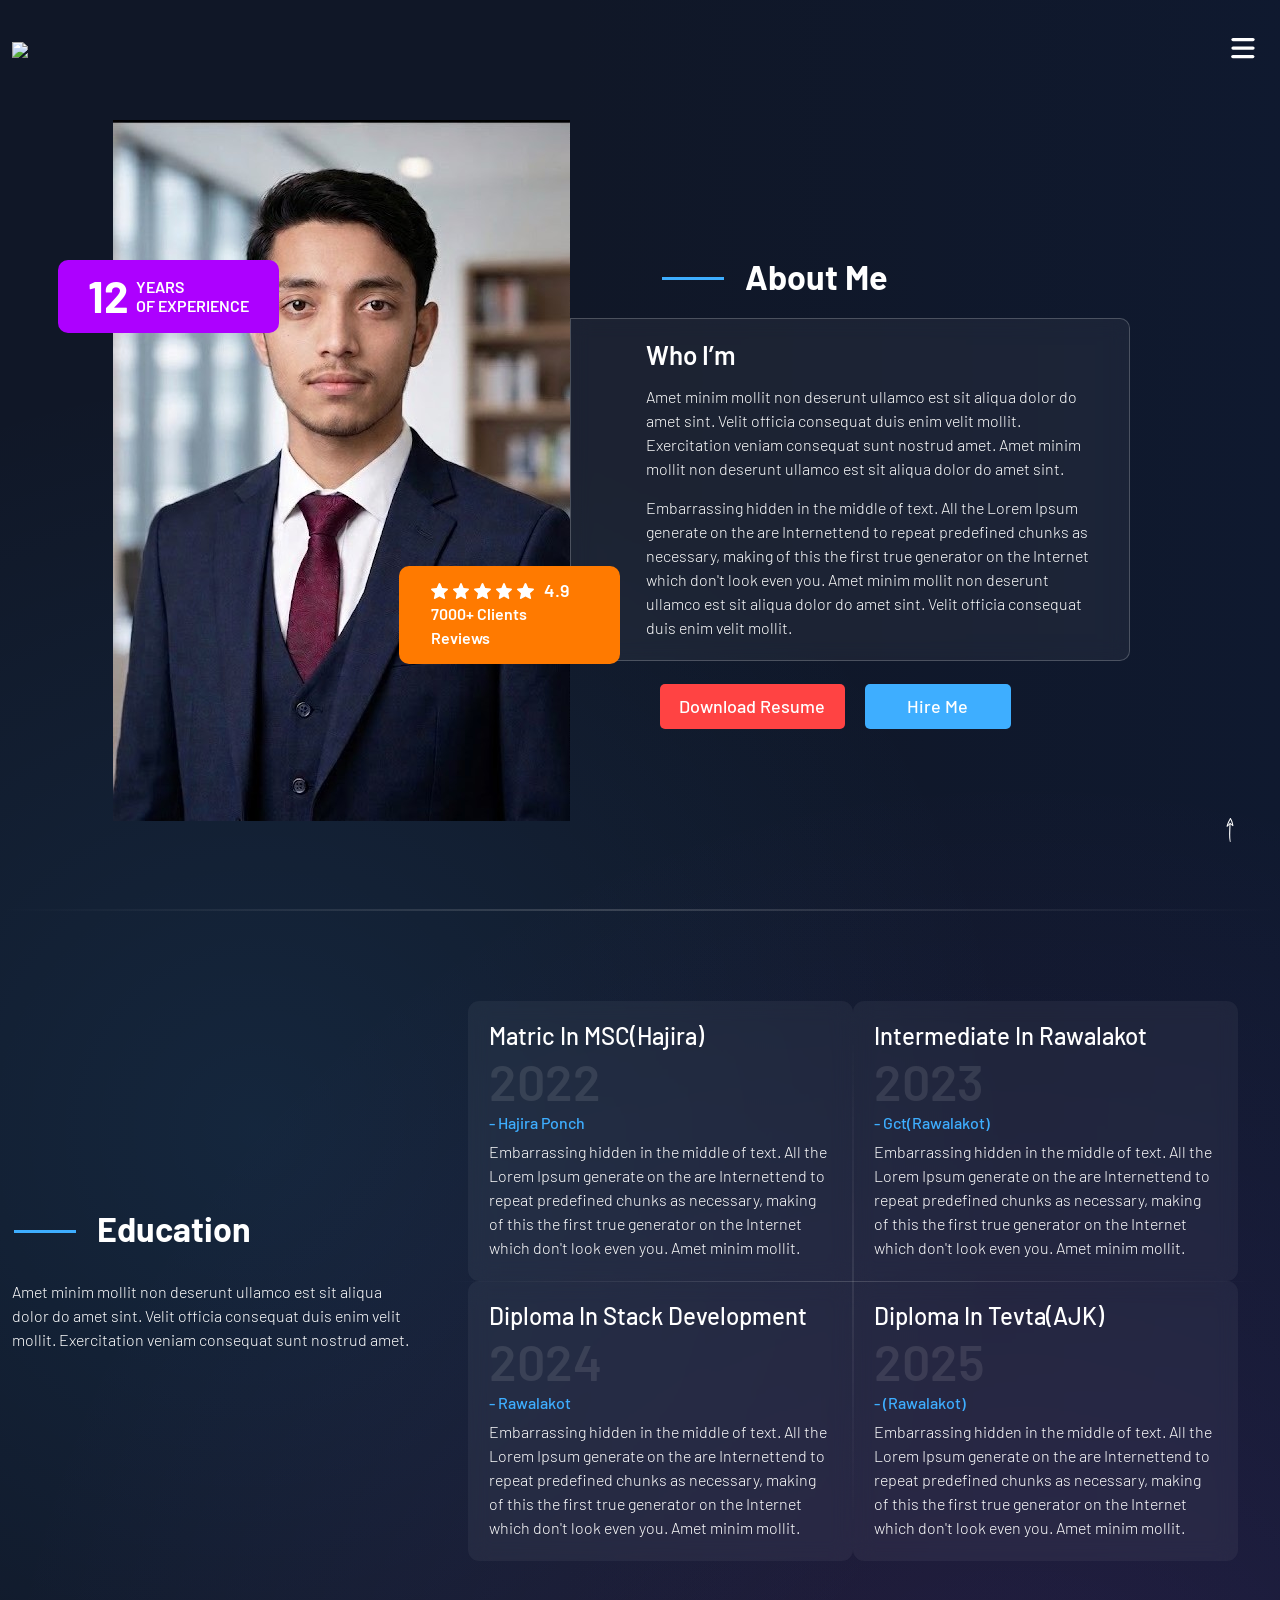
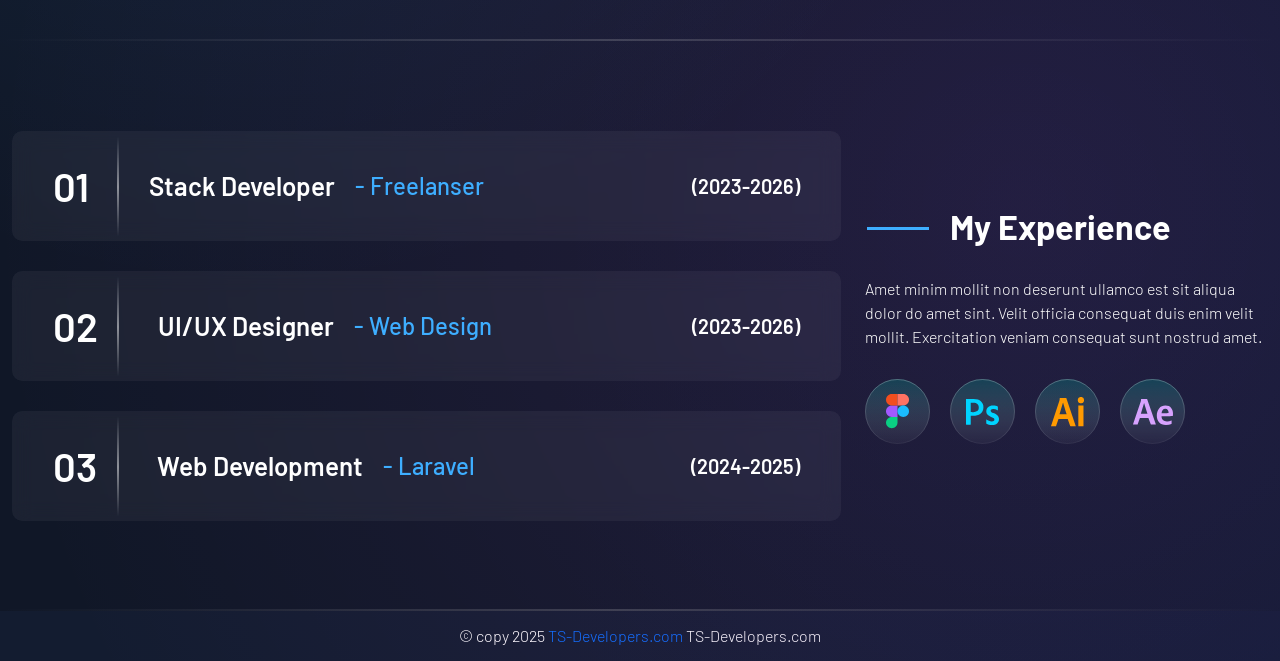
==== about.html @ 03a88210 "Initial commit: Complete portfolio website" ====
<!DOCTYPE html>
<html lang="en">
  <!-- Begin Head -->
  <head>
    <!--=== Required meta tags ===-->
    <meta charset="utf-8" />
    <meta name="viewport" content="width=device-width, initial-scale=1, shrink-to-fit=no" />
    <!--=== custom css ===-->
    <link rel="stylesheet" href="assets/css/bootstrap.min.css" />
    <link rel="stylesheet" href="assets/css/swiper-bundle.css" />
    <link rel="shortcut icon" type="image/ico" href="https://ts-developers.com/img/icon/logo.png" />
    <link rel="stylesheet" href="assets/css/style.css" />
    <link rel="stylesheet" href="assets/css/responsive.css" />
    <!--=== custom css ===-->
    <title>Portfolio Responsive HTML Template</title>
  </head>
  <body>
    <div class="cv_main_wrapper">
      <!-- Loader Start -->
       <!-- Loader Start -->
     <div class="loader">
    <div class="spinner"></div>
</div>
      <!-- Loader End -->
      <!-- Bottom To Top Start -->
      <div class="cv_top_icon">
        <a id="button">
          <img src="assets/images/gototop.svg" class="img-fluid">
        </a>
      </div>
      <!-- Bottom To Top End -->
      <!-- Header Section Start -->
      <div class="cv_header_wrapper">
        <div class="cv_container container-fluid">
          <div class="row">
            <div class="col-12">
              <div class="cv_navbar">
                <div class="cv_logo">
                  <a href="#">
                    <img src="https://ts-developers.com/img/icon/logo.png" class="img-fluid">
                  </a>
                </div>
                <a href="javascript:void(0);" class="cv_toggle_btn">
                  <svg class="ham hamRotate ham7" viewBox="0 0 100 100">
                    <path class="line top" d="m 70,33 h -40 c 0,0 -6,1.368796 -6,8.5 0,7.131204 6,8.5013 6,8.5013 l 20,-0.0013">
                    </path>
                    <path class="line middle" d="m 70,50 h -40">
                    </path>
                    <path class="line bottom" d="m 69.575405,67.073826 h -40 c -5.592752,0 -6.873604,-9.348582 1.371031,-9.348582 8.244634,0 19.053564,21.797129 19.053564,12.274756 l 0,-40">
                    </path>
                  </svg>
                </a>
              </div>
            </div>
          </div>
        </div>
      </div>
      <!-- Navbar Start -->
      <div class="cv_header_menu">
        <div class="container-fluid">
          <div class="row">
            <div class="col-12">
              <div class="cv_menus_wrapper">
                <ul class="cv_menus">
                  <li>
                    <a href="index.html">Home</a>
                  </li>
                  <li>
                    <a class="active" href="about.html">About</a>
                  </li>
                  <li>
                    <a href="portfolio.html">My Work</a>
                  </li>
                  <li>
                    <a href="strength.html">Strength</a>
                  </li>
                  <li>
                    <a href="contact.html">Contact</a>
                  </li>
                </ul>
                <div class="cv_header_social">
                  <h4>Follow Me</h4>
                  <ul>
                    <li>
                      <a href="javascript:void(0);">
                        <img src="assets/images/fb.svg">
                      </a>
                    </li>
                    <li>
                      <a href="javascript:void(0);">
                        <img src="assets/images/in.svg">
                      </a>
                    </li>
                    <li>
                      <a href="javascript:void(0);">
                        <img src="assets/images/tw.svg">
                      </a>
                    </li>
                    <li>
                      <a href="javascript:void(0);">
                        <img src="assets/images/pi.svg">
                      </a>
                    </li>
                  </ul>
                </div>
              </div>
            </div>
          </div>
        </div>
      </div>
      <!-- Navbar Start -->
      <!-- About Section Start -->
      <div class="cv_about_wrapper">
        <div class="cv_container container-fluid  ">
          <div class="row">
            <div class="col-12">
              <div class="cv_about_content">
                <div class="cv_about_img">
                  <img src="assets/images/cv-pic.jpg" class="img-fluid">
                  <div class="cv_about_experience">
                    <div class="cv_about_exp">
                      <h2>12</h2>
                      <span>
                        <p>YEARS</p>
                        <p>OF EXPERIENCE</p>
                      </span>
                    </div>
                    <div class="cv_about_rating">
                      <span>
                        <img src="assets/images/rating.svg">
                        <h6>4.9</h6>
                      </span>
                      <p>7000+ Clients Reviews</p>
                    </div>
                  </div>
                </div>
                <div class="cv_about_info">
                  <h2>About Me</h2>
                  <div class="cv_about_box">
                    <h3>Who I’m</h3>
                    <p>Amet minim mollit non deserunt ullamco est sit aliqua dolor do amet sint. Velit officia consequat duis enim velit mollit. Exercitation veniam consequat sunt nostrud amet. Amet minim mollit non deserunt ullamco est sit aliqua dolor do amet sint.</p>
                    <p>Embarrassing hidden in the middle of text. All the Lorem Ipsum generate on the are Internettend to repeat predefined chunks as necessary, making of this the first true generator on the Internet which don't look even you. Amet minim mollit non deserunt ullamco est sit aliqua dolor do amet sint. Velit officia consequat duis enim velit mollit.</p>
                  </div>
                  <div class="cv_about_btn">
                    <a href="javascript:void(0);" class="cv_btn">Download Resume</a>
                    <a href="javascript:void(0);" class="cv_btn">Hire Me</a>
                  </div>
                </div>
              </div>
            </div>
          </div>
        </div>
      </div>
      <!-- About Section End -->
      <!-- Education Section Start -->
      <section class="cv_education_wrapper">
        <div class="cv_container container-fluid">
          <div class="row align-items-center">
            <div class="col-xl-4">
              <div class="cv_edu_heading">
                <h2>Education</h2>
                <p>Amet minim mollit non deserunt ullamco est sit aliqua dolor do amet sint. Velit officia consequat duis enim velit mollit. Exercitation veniam consequat sunt nostrud amet.</p>
              </div>
            </div>
            <div class="col-xl-8">
              <div class="cv_edu_info">
                <div class="cv_edu_box box-1">
                  <div class="cv_edu_title">
                    <h4>Matric in MSC(Hajira)</h4>
                    <h1>2022</h1>
                  </div>
                  <div class="cv_edu_detail">
                    <span>- Hajira Ponch</span>
                    <p>Embarrassing hidden in the middle of text. All the Lorem Ipsum generate on the are Internettend to repeat predefined chunks as necessary, making of this the first true generator on the Internet which don't look even you. Amet minim mollit.</p>
                  </div>
                </div>
                <div class="cv_edu_box box-2">
                  <div class="cv_edu_title">
                    <h4>intermediate in Rawalakot</h4>
                    <h1>2023</h1>
                  </div>
                  <div class="cv_edu_detail">
                    <span>- Gct(Rawalakot)</span>
                    <p>Embarrassing hidden in the middle of text. All the Lorem Ipsum generate on the are Internettend to repeat predefined chunks as necessary, making of this the first true generator on the Internet which don't look even you. Amet minim mollit.</p>
                  </div>
                </div>
                <div class="cv_edu_box box-3">
                  <div class="cv_edu_title">
                    <h4>Diploma In stack development</h4>
                    <h1>2024</h1>
                  </div>
                  <div class="cv_edu_detail">
                    <span>- Rawalakot</span>
                    <p>Embarrassing hidden in the middle of text. All the Lorem Ipsum generate on the are Internettend to repeat predefined chunks as necessary, making of this the first true generator on the Internet which don't look even you. Amet minim mollit.</p>
                  </div>
                </div>
                <div class="cv_edu_box box-4">
                  <div class="cv_edu_title">
                    <h4>Diploma in tevta(AJK)</h4>
                    <h1>2025</h1>
                  </div>
                  <div class="cv_edu_detail">
                    <span>- (Rawalakot)</span>
                    <p>Embarrassing hidden in the middle of text. All the Lorem Ipsum generate on the are Internettend to repeat predefined chunks as necessary, making of this the first true generator on the Internet which don't look even you. Amet minim mollit.</p>
                  </div>
                </div>
              </div>
            </div>
          </div>
        </div>
      </section>
      <!-- Education Section End -->
      <!-- Experience Section Start -->
      <section class="cv_experience_wrapper">
        <div class="cv_container container-fluid">
          <div class="row align-items-center">
            <div class="col-xl-8">
              <div class="cv_exp_box">
                <h2>01</h2>
                <div class="cv_exp_com">
                  <span>
                    <h3> Stack Developer</h3>
                    <h4>- Freelanser</h4>
                  </span>
                  <h5>(2023-2026)</h5>
                </div>
              </div>
              <div class="cv_exp_box">
                <h2>02</h2>
                <div class="cv_exp_com">
                  <span>
                    <h3> UI/UX Designer</h3>
                    <h4>- Web Design</h4>
                  </span>
                  <h5>(2023-2026)</h5>
                </div>
              </div>
              <div class="cv_exp_box">
                <h2>03</h2>
                <div class="cv_exp_com">
                  <span>
                    <h3> Web Development</h3>
                    <h4>- Laravel</h4>
                  </span>
                  <h5>(2024-2025)</h5>
                </div>
              </div>
            </div>
            <div class="col-xl-4">
              <div class="cv_exp_info">
                <div class="cv_exp_heading">
                  <h2>My Experience</h2>
                  <p>Amet minim mollit non deserunt ullamco est sit aliqua dolor do amet sint. Velit officia consequat duis enim velit mollit. Exercitation veniam consequat sunt nostrud amet.</p>
                  <ul>
                    <li>
                      <a href="javascript:void(0);">
                        <img src="assets/images/fig.svg">
                      </a>
                    </li>
                    <li>
                      <a href="javascript:void(0);">
                        <img src="assets/images/ps.svg">
                      </a>
                    </li>
                    <li>
                      <a href="javascript:void(0);">
                        <img src="assets/images/ai.svg">
                      </a>
                    </li>
                    <li>
                      <a href="javascript:void(0);">
                        <img src="assets/images/ae.svg">
                      </a>
                    </li>
                  </ul>
                </div>
              </div>
            </div>
          </div>
        </div>
      </section>
      <!-- Experience Section End -->
      <!-- Footer Section Start -->
      <div class="cv_footer_wrapper">
        <div class="container">
          <div class="row">
            <div class="col-12">
              <div class="cv_footer_text">
                <p>© copy 2025 <a href="https://ts-developers.com/terms/copyrights">TS-Developers.com </a>  <span id="copyYear"></span> <a href="https://ts-developers.com/" class="text-light">TS-Developers.com</a></p>
              </div>
            </div>
          </div>
        </div>
      </div>
      <!-- Footer Section End -->
    </div>
    <!--=== Optional JavaScript ===-->
    <script src="assets/js/jquery.min.js"></script>
    <script src="assets/js/bootstrap.min.js"></script>
    <script src="assets/js/swiper-bundle.min.js"></script>
    <script src="assets/js/SmoothScroll.min.js"></script>
    <script src="assets/js/isotope.pkgd.min.js"></script>
    <script src="assets/js/jquery.appear.js"></script>
    <script src="assets/js/jquery.countTo.js"></script>
    <script src="assets/js/ityped.min.js"></script>
    <script src="assets/js/custom.js"></script>
    <!--=== Optional JavaScript ===-->
  </body>
</html>
---- assets/css/style.css ----
/*
[Master Stylesheet] 
Project: Resume Html
-------------------------------------------------------------------*/
/********************************************************
    body start
 *******************************************************/
@import url('https://fonts.googleapis.com/css2?family=Barlow:wght@300;400;500;600;700;800;900&display=swap');

:root {
    --cv-primary-color:#3EAEFF;
    --cv-secoundry-color: #D252FF;
    --cv-white-color: #ffffff;
    --cv-black-color: #000707;
    --cv-transition: all 0.3s;
    --cv-box-shadow: 0 0 20px 0 rgba(62, 28, 131, 0.1);
}

html {
  scroll-behavior: smooth;
}

*,*:before,*:after{
    box-sizing: border-box;
    -webkit-box-sizing: border-box;
    -moz-box-sizing: border-box;
}

body {
    margin: 0;
    padding: 0;
    box-sizing: border-box;
    -webkit-font-smoothing: antialiased;
    font-family: 'Barlow', sans-serif;
    font-size: 16px;
    font-weight: 300;
    color: var(--cv-white-color);
    position: relative;
}

*::-webkit-scrollbar-track
{
    -webkit-box-shadow: inset 0 0 6px rgba(0,0,0,0.3);
    background-color: #F5F5F5;
    border-radius: 10px;
}

*::-webkit-scrollbar
{
    width: 4px;
    background-color: #F5F5F5;
}

*::-webkit-scrollbar-thumb
{
    border-radius: 1rem;
    background: var(--cv-primary-color);
    min-height: 150px;
}

a, a:hover, a:focus, button, button:hover, button:focus{	
	text-decoration: none;
	-webkit-transition: var(--cv-transition);
    -moz-transition: var(--cv-transition);
    -ms-transition: var(--cv-transition);
    -o-transition: var(--cv-transition);
    transition: var(--cv-transition);
}
h1, h2, h3, h4, h5, h6{	
	-webkit-transition: var(--cv-transition);
    -moz-transition: var(--cv-transition);
    -ms-transition: var(--cv-transition);
    -o-transition: var(--cv-transition);
    transition: var(--cv-transition);
	margin:0;
	padding:0;	
	word-break: break-word;
    text-transform: capitalize;
}

h2{
    font-size: 34px;
    font-weight: 700;
}

h3{
    font-size: 26px;
    font-weight: 600;
}

h4{
    font-size: 24px;
    font-weight: 500;
}

h5{
    font-size: 20px;
    font-weight: 600;
}

input, textarea, select, button, label, svg, svg path, svg rect, svg polygon, img, a, :after, :before, :hover, :focus{
	outline: none !important;
	box-shadow:none;
    border: none;
}

input::-webkit-outer-spin-button,
input::-webkit-inner-spin-button {
  -webkit-appearance: none;
  margin: 0;
}

input[type=number] {
  -moz-appearance: textfield;
}

ul{
	padding:0;
	margin:0;
	list-style-type: none;
}
p {
  margin: 0px;
  word-break: break-word;
}

.cv_main_wrapper {
    width: 100%;
    height: 100%;
    position: relative;
    background-image: linear-gradient(90deg, #131c30 6%, #101b34 100%);
    background-image: linear-gradient(90deg, #101727 44.35%, #0F192F 100.68%);
    background-repeat: no-repeat;
    background-size: cover;
}

section{
    padding: 90px 0;
}

.row{
    row-gap: 24px;
}

.cv_bottom_btn a{
    margin: 15px auto 0;
}


/********************************************************
    Go to Top Style
 *******************************************************/

.cv_top_icon a {
    display: flex;
    background-color: var(--cv-primary-color);
    width: 60px;
    height: 60px;
    justify-content: center;
    align-items: center;
    border-radius: 50px;
    position: fixed;
    bottom: 20px;
    right: 20px;
    transition: var(--cv-transition)  opacity 0;
    visibility: hidden;
    z-index: 1000;
    cursor: pointer;
    animation: border-transform 4s linear infinite alternate forwards;
}

@keyframes border-transform {
  0%{
    border-radius: 63% 37% 54% 46%/55% 48% 52% 45%;
    transform: translateY(0px);
  }
  14% {
    border-radius: 40% 60% 54% 46%/49% 60% 40% 51%;
  }
  28% {
    border-radius: 54% 46% 38% 62%/49% 70% 30% 51%;
  }
  42% {
    border-radius: 61% 39% 55% 45%/61% 38% 62% 39%;
  }
  56% {
    border-radius: 61% 39% 67% 33%/70% 50% 50% 30%;
  }
  70% {
    border-radius: 50% 50% 34% 66%/56% 68% 32% 44%;
  }
  84% {
    border-radius: 46% 54% 50% 50%/35% 61% 39% 65%;
  }
  100% {
    border-radius: 63% 37% 54% 46%/55% 48% 52% 45%;
    transform: translateY(-20px);
  }
}

.cv_top_icon a:active {
  background-color: var(--cv-black-color);
}
.cv_top_icon a.show {
  opacity: 1;
  visibility: visible;
}

/********************************************************
    Loader Style
 *******************************************************/
.loader {
    position: fixed;
    top: 0;
    left: 0;
    right: 0;
    bottom: 0;
    background: #010101;
    z-index: 999999;
    display: flex;
    justify-content: center;
    align-items: center;
}

/* Spinner Design */

.spinner {
    width: 70px;
    height: 70px;
    border: 6px solid #2c2c2c;
    border-top: 6px solid #00bfff;
    border-radius: 50%;
    animation: spin 1s linear infinite;
}

/* Animation */

@keyframes spin {
    0% {
        transform: rotate(0deg);
    }
    100% {
        transform: rotate(360deg);
    }
}

/********************************************************
    Button Style
 *******************************************************/

.cv_btn {
    position: relative;
    background-color: var(--cv-primary-color);
    color: var(--cv-white-color);
    font-size: 18px;
    font-weight: 500;
    padding: 0 10px;
    min-height: 45px;
    min-width: 146px;
    width: fit-content;
    display: flex;
    justify-content: center;
    align-items: center;
    border-radius: 5px;
    border: 1px solid transparent;
}

.cv_btn:hover {
    color: var(--cv-primary-color);
    background-color: transparent;
    letter-spacing: .5px;
    border: 1px solid var(--cv-primary-color);
}

/********************************************************
    Header Section Style
 *******************************************************/

.cv_header_wrapper {
    position: absolute;
    top: 0;
    left: 0;
    width: 100%;
    padding: 23px 0;
    z-index: 101;
}

.cv_navbar {
    display: flex;
    align-items: center;
    justify-content: space-between;
}
/********************************************************
    Navbar Section Style
 *******************************************************/
.cv_header_menu {
    position: fixed;
    z-index: 100;
    width: 100%;
    height: 100%;
    left: 0;
    top: 0;
    opacity: 0;
    visibility: hidden;
    transition: all 0.4s ease;
    display: flex;
    align-items: flex-end;
    padding: 70px 90px 70px 165px;
    background: rgba(0, 0, 0, 0.8);
    transform: scale3d(0, 0, 0);
    backdrop-filter: blur(0);
    transform-origin: top right;

}

.menu-open .cv_header_menu{
    opacity: 1;
    visibility: visible;
    background-color: rgba(28, 28, 28, 0.80);
    backdrop-filter: blur(8.5px);
    transform: scale3d(1, 1, 1);
}

.cv_menus_wrapper {
    display: flex;
    justify-content: space-between;
    align-items: flex-end;
    gap: 30px 60px;
}

.cv_menus_wrapper .cv_menus li{
    margin-bottom: 5px;
}

.cv_menus_wrapper .cv_menus li:last-child{
    margin-bottom: 0;
}


.cv_menus_wrapper .cv_menus li a {
    color: var(--cv-white-color);
    font-size: 62px;
    font-weight: 700;
    position: relative;
}

.cv_menus_wrapper .cv_menus li a::before {
    position: absolute;
    content: "";
    width: 56px;
    height: 4px;
    background-color: var(--cv-primary-color);
    top: 50%;
    left: -75px;
    opacity: 0;
    visibility: hidden;
    transition: var(--cv-transition);
}

.cv_menus_wrapper .cv_menus li a:hover, .cv_menus_wrapper .cv_menus li a.active{
    color: var(--cv-primary-color);
}

.cv_menus_wrapper .cv_menus li a:hover::before, .cv_menus_wrapper .cv_menus li a.active::before{
    visibility: visible;
    opacity: 1;
}

.cv_header_social{
    position: relative;
    margin-bottom: 15px;
}

.cv_header_social::before {
    position: absolute;
    content: "";
    width: 3px;
    height: 166px;
    background: var(--cv-primary-color);
    left: -30px;
    top: -17px;
}

.cv_header_social ul {
    display: inline-flex;
    gap: 30px;
    margin-top: 40px;
}

.cv_header_social ul li a img{
    transition: var(--cv-transition);
}

.cv_header_social ul li a:hover img {
    transform: rotate(360deg);
}

.ham {
    cursor: pointer;
    -webkit-tap-highlight-color: transparent;
    transition: transform 300ms;
    -moz-user-select: none;
    -webkit-user-select: none;
    -ms-user-select: none;
    user-select: none;
    width: 50px;
}

.menu-open .hamRotate{
    transform: rotate(45deg);
}

.line {
    fill: none;
    transition: stroke-dasharray 300ms, stroke-dashoffset 300ms;
    stroke: #fff;
    stroke-width: 6.5;
    stroke-linecap: round;
}

.ham7 .top {
    stroke-dasharray: 40 82;
}

.menu-open .ham7 .top {
    stroke-dasharray: 17 82;
    stroke-dashoffset: -62px;
}

.ham7 .middle {
    stroke-dasharray: 40 111;
}

.menu-open .ham7 .middle {
    stroke-dashoffset: 23px;
}

.ham7 .bottom {
    stroke-dasharray: 40 161;
}

.menu-open .ham7 .bottom {
    stroke-dashoffset: -83px;
}

/********************************************************
    Footer Section Style
*******************************************************/

.cv_footer_wrapper {
    background: linear-gradient(90deg, #131C30 44.35%, #101B34 100.68%);
    padding: 13px 0;
}

.cv_footer_text{
    text-align: center;
}

/* ---------------------------------------------
                                    1. Home Page
                                    --------------------------------------------- */

/********************************************************
    Banner Section Style
*******************************************************/

.cv_banner_wrapper {
    background-image: url(https://via.placeholder.com/1920x950);
    background-repeat: no-repeat;
    background-position: center;
    background-size: cover;
    width: 100%;
    height: 100%;
    position: relative;
    padding-top: 139px;
    overflow: hidden;
}

.cv_banner_wrapper::before {
    content: "";
    position: absolute;
    background-image: url(https://via.placeholder.com/1920x950);
    background-repeat: no-repeat;
    background-size: cover;
    width: 100%;
    height: 100%;
    top: 0;
    left: 0;
    animation: cv_ud 2.5s infinite alternate;
    background-position: center;
}

@keyframes cv_ud {
    0% {
        transform: translate(0)
    }

    to {
        transform: translateY(-10px)
    }
}


.cv_banner_img, .cv_banner_img img, .cv_banner_text, .cv_banner_box{
    position: relative;
}

.cv_banner_img {
    position: relative;
    text-align: center;
}

.cv_banner_img::before {
    max-width: 660px;
    max-height: 696px;
    border-radius: 125px;
    background-color: #18c6da;
    content: "";
    position: absolute;
    width: 100%;
    height: 100%;
    left: 0;
    top: 55px;
    margin: auto;
}

.cv_banner_img .bnr-boy{
    z-index: 1;
}

.cv_banner_img .bnr-line {
    position: absolute;
    right: -80px;
    top: -140px;
    animation: cv_ud 2.5s infinite alternate;
}

.cv_banner_img .bnr-star {
    position: absolute;
    left: -35px;
    bottom: 110px;
    animation: cv_ud 2.5s infinite alternate;
}

.cv_banner_img .bnr-sqr {
    position: absolute;
    left: 150px;
    top: 255px;
    animation: cv_ud 2.5s infinite alternate;
}

.cv_banner_text {
    margin-top: 75px;
}

.cv_banner_text h5 {
    display: inline-block;
    background-color: var(--cv-secoundry-color);
    border-radius: 51px;
    padding: 8px 25px;
    margin-bottom: 18px;
}

.cv_banner_text h1 {
    font-size: 70px;
    font-weight: 700;
    line-height: 1.1;
    min-height: 77px;
}

.cv_banner_text h1 span img {
    transform-origin: 70% 70%;
    animation: wave-animation 2.5s infinite;
    max-width: 20%;
}

@keyframes wave-animation {
    0% { transform: rotate( 0.0deg) }
   10% { transform: rotate(14.0deg) }
   20% { transform: rotate(-8.0deg) }
   30% { transform: rotate(14.0deg) }
   40% { transform: rotate(-4.0deg) }
   50% { transform: rotate(10.0deg) }
   60% { transform: rotate( 0.0deg) }  
  100% { transform: rotate( 0.0deg) }
}

.cv_banner_text .cv_profile_name{
    color: #2EE3B8;
}

.cv_banner_text a {
    margin: 25px 0 40px;
    position: relative;
}

.cv_banner_text a:hover ::before{
    opacity: 1;
    visibility: visible;
}

.cv_banner_box {
    border-radius: 10px;
    background-color: rgb(255 255 255 / 9%);
    border: 1px solid rgb(255 255 255 / 9%);
    padding: 30px;
    backdrop-filter: blur(6px);
}

.cv_banner_box p {
    margin-top: 10px;
}

/* ---------------------------------------------
                                    2. About Page
                                    --------------------------------------------- */

/********************************************************
    About Section Style
*******************************************************/

.cv_about_wrapper {
    padding: 120px 0 90px;
    background-image: url(https://via.placeholder.com/1920x734);
    background-repeat: no-repeat;
    background-position: center;
    background-size: cover;
    position: relative;
    overflow: hidden;
}

.cv_about_wrapper::before {
    content: "";
    position: absolute;
    background-image: url(https://via.placeholder.com/1842x589);
    background-repeat: no-repeat;
    background-size: auto;
    width: 100%;
    height: 100%;
    top: 125px;
    left: 50px;
    animation: cv_ud 2.5s infinite alternate; 
}

.cv_about_wrapper::after {
    content: "";
    position: absolute;
    max-width: 1459px;
    height: 2px;
    background-image: linear-gradient(90deg, rgba(217,217,217,0) 0%, rgba(217,217,217,0.9999999999999999) 48%, rgba(217,217,217,0) 100%);
    width: 100%;
    bottom: 0;
    opacity: 0.200;
    left: 50%;
    transform: translateX(-50%);
}

.cv_about_content {
    max-width: 1430px;
    margin: auto;
    display: flex;
    align-items: center;
    position: relative;
}

.cv_about_img{
    position: relative;
}

.cv_about_img .cv_about_exp {
    position: absolute;
    border-radius: 10px;
    background-color: #ad00ff;
    display: flex;
    padding: 10px 30px;
    align-items: center;
    max-width: 221px;
    gap: 7px;
    top: 140px;
    left: -55px;
}

.cv_about_img .cv_about_rating {
    position: absolute;
    border-radius: 10px;
    background-color: #FF7A00;
    padding: 14px 32px;
    max-width: 221px;
    right: -50px;
    bottom: 157px;
    z-index: 1;
}

.cv_about_img .cv_about_rating span {
    display: flex;
    align-items: center;
    gap: 10px;
    line-height: normal;
}

.cv_about_img .cv_about_rating span h6 {
    font-size: 18px;
    font-weight: 600;
}

.cv_about_img .cv_about_rating p {
    font-size: 16px;
    font-weight: 600;
}

.cv_about_img .cv_about_exp h2{
    font-size: 44px;
    word-break: keep-all;
}

.cv_about_img .cv_about_exp p {
    font-weight: 600;
    line-height: 1.2;
}

.cv_about_info{
    max-width: 934px;
    margin-top: 45px;
}

.cv_about_box {
    border-radius: 0 10px 10px 0;
    background-color: rgb(255 255 255 / 9%);
    border: 1px solid rgb(255 255 255 / 21%);
    backdrop-filter: blur(6px);
    padding: 40px 90px;
    margin: 20px 0 23px;
}

.cv_about_box p{
    margin-top: 15px;
}

.cv_about_info h2{
    margin-left: 175px;
    position: relative;
    display: inline-block;
}

.cv_about_info h2::before {
    position: absolute;
    content: "";
    width: 62px;
    height: 3px;
    background-color: var(--cv-primary-color);
    top: 50%;
    left: -83px;
}

.cv_about_info .cv_about_btn {
    display: flex;
    gap: 20px;
    padding-left: 90px;
}

.cv_about_info .cv_about_btn a:first-child{
    min-width: 185px;
    background-color: #FF4343;
}

.cv_about_info .cv_about_btn a:first-child:hover{
    background-color: transparent;
    color: #FF4343;
    border: 1px solid #FF4343;
}

/********************************************************
    Education Section Style
*******************************************************/

.cv_education_wrapper{
    position: relative;
    padding-bottom: 80px;
}

.cv_education_wrapper::after {
    content: "";
    position: absolute;
    max-width: 1459px;
    height: 2px;
    background-image: linear-gradient(90deg, rgba(217,217,217,0) 0%, rgba(217,217,217,0.9999999999999999) 48%, rgba(217,217,217,0) 100%);
    width: 100%;
    bottom: 0;
    opacity: 0.200;
    left: 50%;
    transform: translateX(-50%);
}

.cv_edu_heading h2 {
    margin-left: 85px;
    position: relative;
    display: inline-block;
}

.cv_edu_heading h2::before {
    position: absolute;
    content: "";
    width: 62px;
    height: 3px;
    background-color: var(--cv-primary-color);
    top: 50%;
    left: -83px;
}

.cv_edu_heading p {
    margin-top: 30px;
    max-width: 405px;
}

.cv_edu_info {
    display: flex;
    align-items: center;
    justify-content: center;
    flex-wrap: wrap;
    position: relative;
}

.cv_edu_info::before {
    content: "";
    position: absolute;
    max-width: 991px;
    height: 1px;
    background-image: linear-gradient(90deg, rgba(217, 217, 217, 0.00) 0%, #D9D9D9 48.44%, rgba(217, 217, 217, 0.00) 100%);
    width: 100%;
    top: 50%;
    opacity: 0.200;
    left: 50%;
    transform: translateX(-50%);
    z-index: 1;
}

.cv_edu_info::after {
    content: "";
    position: absolute;
    max-width: 478px;
    height: 1px;
    background-image: linear-gradient(90deg, rgba(217, 217, 217, 0.00) 0%, #D9D9D9 48.44%, rgba(217, 217, 217, 0.00) 100%);
    width: 100%;
    top: 50%;
    opacity: 0.200;
    left: 50%;
    transform: translateX(-50%) rotate(90deg);
    z-index: 1;
}

.cv_edu_box {
    max-width: 480px;
    background: transparent;
    border: 1px solid transparent;
    backdrop-filter: blur(3.5px);
    padding: 5px 35px 45px;
    transition: all 0.5s;
    cursor: pointer; 
    position: relative;
    overflow: hidden;  
}

.cv_edu_box.box-1 {
    border-radius: 11px 11px 0 11px;
}

.cv_edu_box.box-2{
    border-radius: 11px 11px 11px 0;
}

.cv_edu_box.box-3{
    border-radius: 11px 0 11px 11px;
}

.cv_edu_box.box-4{
    border-radius: 0 11px 11px 11px;
}

.cv_edu_box:hover{
    border: 1px solid rgba(255, 255, 255, 10%);
}

.cv_edu_box::before {
    background: linear-gradient(180deg, rgba(62, 174, 255, 0.19) 0%, rgba(62, 174, 255, 0.03) 95.42%);
    content: "";
    width: 100%;
    position: absolute;
    height: 100%;
    left: 0;
    top: 0;
    z-index: -1;
    transform: scale(0);
    transition: all 0.5s;
    transform-origin: top left;
}

.cv_edu_box:hover::before{
    transform: scale(1.0);
}

.cv_edu_title {
    display: flex;
    align-items: baseline;
    justify-content: space-between;
    flex-wrap: wrap;
    gap: 0 20px;
}

.cv_edu_title h1 {
    color: rgb(255 255 255 / 10%);
    font-size: 50px;
    font-weight: 600;
}

.cv_edu_detail span{
    color: var(--cv-primary-color);
    font-size: 16px;
    font-weight: 500;
}

.cv_edu_detail p{
    margin-top: 5px;
}

/********************************************************
    Experience Section Style
*******************************************************/

.cv_experience_wrapper{
    background-image: url(https://via.placeholder.com/1920x594);
    background-repeat: no-repeat;
    background-position: center;
    background-size: cover;
    position: relative;
    overflow: hidden;
}

.cv_experience_wrapper::before {
    content: "";
    position: absolute;
    background-image: url(https://via.placeholder.com/1920x546);
    background-repeat: no-repeat;
    background-size: auto;
    width: 100%;
    height: 100%;
    top: 30px;
    left: 0;
    animation: cv_ud 2.5s infinite alternate;
}

.cv_experience_wrapper::after {
    content: "";
    position: absolute;
    max-width: 1459px;
    height: 2px;
    background-image: linear-gradient(90deg, rgba(217,217,217,0) 0%, rgba(217,217,217,0.9999999999999999) 48%, rgba(217,217,217,0) 100%);
    width: 100%;
    bottom: 0;
    opacity: 0.200;
    left: 50%;
    transform: translateX(-50%);
}

.cv_exp_box {
    position: relative;
    display: flex;
    align-items: center;
    background: linear-gradient(180deg, rgba(255, 255, 255, 0.09) 0%, rgba(255, 255, 255, 0.03) 95.42%);
    border: 1px solid transparent;
    backdrop-filter: blur(3.5px);
    border-radius: 10px;
    padding: 30px 40px;
    margin-bottom: 30px;
    transition: all 0.5s;
    cursor: pointer;
    gap: 20px;
}

.cv_exp_box:last-child{
    margin-bottom: auto;
}

.cv_exp_box:hover{
    border: 1px solid rgba(255, 255, 255, 10%);
}

.cv_exp_box::before{
    background: linear-gradient(180deg, rgba(62, 174, 255, 0.19) 0%, rgba(62, 174, 255, 0.03) 95.42%);
    content: "";
    width: 100%;
    position: absolute;
    height: 100%;
    left: 0;
    top: 0;
    z-index: -1;
    transform: scale(0);
    transition: all 0.5s;
    transform-origin: top left;
}

.cv_exp_box:hover::before{
    transform: scale(1.0);
}

.cv_exp_box .cv_exp_com {
    display: flex;
    align-items: center;
    gap: 10px 20px;
    width: 100%;
    justify-content: space-between;
    flex-wrap: wrap;
}

.cv_exp_box .cv_exp_com span {
    display: flex;
    align-items: center;
    gap: 0 20px;
    flex-wrap: wrap;
}

.cv_exp_box h2 {
    font-size: 40px;
    font-weight: 600;
    padding-right: 40px;
    position: relative;
    word-break: keep-all;
}

.cv_exp_box h2::before {
    content: "";
    position: absolute;
    width: 100px;
    height: 1px;
    background: linear-gradient(90deg, rgba(255, 255, 255, 0.00) 0%, #FFF 50.52%, rgba(255, 255, 255, 0.00) 100%);
    z-index: 1;
    transform: rotate(90deg);
    top: 50%;
    left: 15px;
}

.cv_exp_box .cv_exp_com h4 {
    line-height: normal;
    color: var(--cv-primary-color);
}

.cv_exp_info {
    display: flex;
    justify-content: flex-end;
    position: relative;
}

.cv_exp_heading h2 {
    margin-left: 85px;
    position: relative;
    display: inline-block;
}

.cv_exp_heading h2::before {
    position: absolute;
    content: "";
    width: 62px;
    height: 3px;
    background-color: var(--cv-primary-color);
    top: 50%;
    left: -83px;
}

.cv_exp_heading p {
    margin-top: 30px;
    max-width: 405px;
}

.cv_exp_heading ul {
    display: inline-flex;
    gap: 15px 20px;
    margin-top: 30px;
    flex-wrap: wrap;
}

.cv_exp_heading ul li a img {
    transition: var(--cv-transition);
}

.cv_exp_heading ul li a:hover img {
    transform: rotate(360deg);
}

/* ---------------------------------------------
                                    3. Portfolio Page
                                    --------------------------------------------- */

/********************************************************
    Portfolio Section Style
*******************************************************/

.cv_portfolio_wrapper{
    position: relative;
    padding: 120px 0 90px;
    background-image: url(https://via.placeholder.com/1920x1038);
    background-repeat: no-repeat;
    background-position: center;
    background-size: cover;
    overflow: hidden;
}

.cv_portfolio_wrapper::after {
    content: "";
    position: absolute;
    max-width: 1459px;
    height: 2px;
    background-image: linear-gradient(90deg, rgba(217,217,217,0) 0%, rgba(217,217,217,0.9999999999999999) 48%, rgba(217,217,217,0) 100%);
    width: 100%;
    bottom: 0;
    opacity: 0.200;
    left: 50%;
    transform: translateX(-50%);
}

.cv_port_tab {
    display: flex;
    border-radius: 30px;
    border: 1px solid rgb(255 255 255 / 10%);
    max-width: 615px;
    margin: 0 auto 35px;
    justify-content: space-around;
    min-height: 50px;
    align-items: center;
}

.cv_port_tab li a {
    color: var(--cv-white-color);
    border-radius: 30px;
    background: transparent;
    padding: 10px 30px;
    min-height: 40px;
    min-width: 83px;
    display: flex;
    justify-content: center;
    align-items: center;
}

.cv_port_tab li a.active{
    background-color: var(--cv-primary-color);
}

.cv_tab_pane{
    display: none;
}

.cv_gallery_wrapper {
    display: flex;
    gap: 30px;
}

.cv_gallery_img {
    max-width: 100%;
    height: -webkit-fill-available;
    position: relative;
    overflow: hidden;
    border-radius: 10px;
    cursor: pointer;
}

.cv_gallery_item.item-1 {
    max-width: 665px;
    display: flex;
    gap: 30px;
    flex-wrap: wrap;
}

.cv_gallery_item.item-2 {
    display: flex;
    gap: 30px;
}

.cv_gallery_small {
    display: flex;
    gap: 30px;
    flex-wrap: wrap;
}

.cv_gallery_img.img-4 {
    min-width: 363px;
}

.cv_gallery_img .cv_gallery_hover {
    position: absolute;
    width: 100%;
    z-index: 1;
    bottom: 0;
    left: 0;
    background-image: linear-gradient(180deg, rgba(62,174,255,0) 0%, rgba(62,174,255,0.9999999999999999) 100%);
    padding: 15px 30px;
    min-height: 204px;
    display: flex;
    flex-direction: column;
    justify-content: end;
    transform: translateY(100%);
    transition: var(--cv-transition);
}

.cv_gallery_img img{
    object-fit: cover;
}

.cv_gallery_img:hover .cv_gallery_hover{
    transform: translateY(0)
}

.cv_gallery_img.img-1, .cv_gallery_img.img-2, .cv_gallery_img.img-5{
    max-height: 342px;
}

.cv_gallery_img.img-1 img, .cv_gallery_img.img-2 img, .cv_gallery_img.img-5 img{
    min-height: 342px;
}

.cv_gallery_img.img-3, .cv_gallery_img.img-6{
    max-height: 242px;
}

.cv_gallery_img.img-3 img, .cv_gallery_img.img-6 img{
    min-height: 242px;
}

/* ---------------------------------------------
                                    4. Portfolio Page
                                    --------------------------------------------- */

/********************************************************
    Do Section Style
*******************************************************/

.cv_do_wrapper{
    position: relative;
    padding: 120px 0 90px;
    background-image: url(https://via.placeholder.com/1920x743);
    background-repeat: no-repeat;
    background-position: center;
    background-size: cover;
    overflow: hidden;
}

.cv_do_wrapper::after{
    content: "";
    position: absolute;
    max-width: 1459px;
    height: 2px;
    background-image: linear-gradient(90deg, rgba(217,217,217,0) 0%, rgba(217,217,217,0.9999999999999999) 48%, rgba(217,217,217,0) 100%);
    width: 100%;
    bottom: 0;
    opacity: 0.200;
    left: 50%;
    transform: translateX(-50%);
}

.cv_do_heading h2 {
    margin-left: 85px;
    position: relative;
    display: inline-block;
}

.cv_do_heading h2::before {
    position: absolute;
    content: "";
    width: 62px;
    height: 3px;
    background-color: var(--cv-primary-color);
    top: 50%;
    left: -83px;
}

.cv_do_heading p {
    margin: 30px 0 20px;
    max-width: 405px;
}

.cv_do_box {
    position: relative;
    border-radius: 10px;
    background: linear-gradient(180deg, rgba(255, 255, 255, 0.14) 0%, rgba(255, 255, 255, 0.03) 95.42%);
    border: 1px solid transparent;
    backdrop-filter: blur(3.5px);
    padding: 30px 65px;
    transition: all 0.5s;
    cursor: pointer;
    text-align: center;
    overflow: hidden;
}

.cv_do_box:hover{
    border: 1px solid rgba(255, 255, 255, 10%);
}

.cv_do_box::before{
    background: linear-gradient(180deg, rgba(62, 174, 255, 0.19) 0%, rgba(62, 174, 255, 0.03) 95.42%);
    content: "";
    width: 100%;
    position: absolute;
    height: 100%;
    left: 0;
    top: 0;
    z-index: -1;
    transform: scale(0);
    transition: all 0.5s;
    transform-origin: top left;
}

.cv_do_box:hover::before{
    transform: scale(1.0);
}
.cv_do_text h4{
    margin-bottom: 15px;
}

/********************************************************
    Award Section Style
*******************************************************/

.cv_award_wrapper{
    position: relative;
    background-image: url(https://via.placeholder.com/1920x382);
    background-repeat: no-repeat;
    background-position: center;
    background-size: cover;
    overflow: hidden;
}

.cv_award_wrapper::before {
    content: "";
    position: absolute;
    background-image: url(https://via.placeholder.com/1835x340);
    background-repeat: no-repeat;
    background-size: auto;
    width: 100%;
    height: 100%;
    top: 0;
    left: 0;
    animation: cv_ud 2.5s infinite alternate;
    background-position: center;
}

.cv_award_wrapper::after{
    content: "";
    position: absolute;
    max-width: 1459px;
    height: 2px;
    background-image: linear-gradient(90deg, rgba(217,217,217,0) 0%, rgba(217,217,217,0.9999999999999999) 48%, rgba(217,217,217,0) 100%);
    width: 100%;
    bottom: 0;
    opacity: 0.200;
    left: 50%;
    transform: translateX(-50%);
}

.cv_award_box {
    text-align: center;
    backdrop-filter: blur(3.5px);
    max-width: 272px;
    margin: auto;
    padding: 25px;
    background-image: url(../images/counter_bg.png);
    background-size: contain;
    background-repeat: no-repeat;
    cursor: pointer;
}

.cv_award_icon img {
    transition: all 0.5s;
}

.cv_award_box:hover .cv_award_icon img{
    transform: rotate(360deg);
}

.cv_award_text h1 {
    color: var(--cv-primary-color);
    font-size: 50px;
    font-weight: 700;
}

/********************************************************
    Skill Section Style
*******************************************************/
.cv_skill_wrapper{
    position: relative;
    overflow: hidden;
}

.cv_skill_wrapper::after{
    content: "";
    position: absolute;
    max-width: 1459px;
    height: 2px;
    background-image: linear-gradient(90deg, rgba(217,217,217,0) 0%, rgba(217,217,217,0.9999999999999999) 48%, rgba(217,217,217,0) 100%);
    width: 100%;
    bottom: 0;
    opacity: 0.200;
    left: 50%;
    transform: translateX(-50%);
}

.cv_skill_box {
    position: relative;
    border-radius: 10px;
    border: 1px solid rgba(255, 255, 255, 10%);
    backdrop-filter: blur(3.5px);
    display: flex;
    padding: 13px;
    gap: 20px;
    align-items: center;
    transition: all 0.5s;
    overflow: hidden;
}

.cv_skill_box::before{
    background: linear-gradient(180deg, rgba(62, 174, 255, 0.19) 0%, rgba(62, 174, 255, 0.03) 95.42%);
    content: "";
    width: 100%;
    position: absolute;
    height: 100%;
    left: 0;
    top: 0;
    z-index: -1;
    transform: scale(0);
    transition: all 0.5s;
    transform-origin: top left;
}

.cv_skill_box:hover::before{
    transform: scale(1.0);
}

.cv_skill_progress {
    width: 100%;
}

.cv_skill_text {
    display: flex;
    align-items: center;
    justify-content: space-between;
    margin-bottom: 18px;
}

.cv_skill_text p {
    text-align: center;
    font-size: 18px;
    font-weight: 600;
    border-radius: 30px;
    border: 1px solid rgb(255 255 255 / 10%);
    padding: 0px 19px;
}

.cv_skill_bar .progress {
    height: 3px;
    background: rgb(255 255 255 / 10%);
}

.cv_skill_bar .progress .progress-bar{
    background: var(--cv-primary-color);
}

/********************************************************
    Project Section Style
*******************************************************/

.cv_project_wrapper{
    position: relative;
    background-image: url(https://via.placeholder.com/1920x706);
    background-repeat: no-repeat;
    background-position: center;
    background-size: cover;
    overflow: hidden;
}

.cv_project_wrapper::before {
    content: "";
    position: absolute;
    background-image: url(https://via.placeholder.com/1898x596);
    background-repeat: no-repeat;
    background-size: auto;
    width: 100%;
    height: 100%;
    top: 0;
    left: 0;
    animation: cv_ud 2.5s infinite alternate;
    background-position: center;
}

.cv_project_wrapper::after{
    content: "";
    position: absolute;
    max-width: 1459px;
    height: 2px;
    background-image: linear-gradient(90deg, rgba(217,217,217,0) 0%, rgba(217,217,217,0.9999999999999999) 48%, rgba(217,217,217,0) 100%);
    width: 100%;
    bottom: 0;
    opacity: 0.200;
    left: 50%;
    transform: translateX(-50%);
}

.cv_sec_heading {
    text-align: center;
    margin-bottom: 25px;
    position: relative;
}   

.cv_sec_heading h2 {
    position: relative;
    display: inline-block;
}

.cv_sec_heading h2::before {
    position: absolute;
    content: "";
    width: 62px;
    height: 3px;
    background-color: var(--cv-primary-color);
    top: 50%;
    left: -83px;
}

.cv_sec_heading p {
    margin: 30px auto 0;
    max-width: 405px;
}

.cv_project_content {
    display: flex;
    gap: 30px;
    justify-content: center;
    align-items: center;
    flex-wrap: wrap;
}

.cv_project_box {
    max-width: 370px;
    cursor: pointer;
}

.cv_project_img {
    text-align: center;
    margin-bottom: -70px;
    z-index: 1;
    position: relative;
    transition: var(--cv-transition);
    transform: translateY(0);
}

.cv_project_img img{
    border-radius: 10px;
}

.cv_project_text {
    backdrop-filter: blur(3.5px);
    padding: 84px 35px 17px;
    background-image: url(../images/proj_box_bg.webp);
    background-repeat: no-repeat;
    background-position: bottom;
    border-radius: 10px;
    overflow: hidden;
}

.cv_project_text {
    position: relative;
    backdrop-filter: blur(3.5px);
    padding: 82px 34px 16px;
    border-radius: 10px;
    background: linear-gradient(180deg, rgba(255, 255, 255, 0.14) 0%, rgba(255, 255, 255, 0.03) 95.42%);
    border: 1px solid rgba(255, 255, 255, 10%);
}

.cv_project_text::before{
    background: linear-gradient(180deg, rgba(62, 174, 255, 0.19) 0%, rgba(62, 174, 255, 0.03) 95.42%);
    content: "";
    width: 100%;
    position: absolute;
    height: 100%;
    left: 0;
    top: 0;
    z-index: -1;
    transform: scale(0);
    transition: all 0.5s;
    transform-origin: top left;
}

.cv_project_box:hover .cv_project_text::before{
    transform: scale(1.0);
}

.cv_project_heading {
    display: flex;
    align-items: center;
    font-size: 14px;
    font-style: normal;
    font-weight: 400;
    justify-content: space-between;
    padding: 0 0 5px;
}

.cv_project_heading p{
    color: var(--cv-primary-color);
}

.cv_project_heading span{
    display: flex;
    gap: 5px;
    align-items: center;
}

.cv_project_title p {
    font-size: 16px;
    font-weight: 500;
}

/********************************************************
    Client Section Style
*******************************************************/

.cv_client_wrapper{
    position: relative;
    overflow: hidden;
}

.cv_client_wrapper::after{
    content: "";
    position: absolute;
    max-width: 1459px;
    height: 2px;
    background-image: linear-gradient(90deg, rgba(217,217,217,0) 0%, rgba(217,217,217,0.9999999999999999) 48%, rgba(217,217,217,0) 100%);
    width: 100%;
    bottom: 0;
    opacity: 0.200;
    left: 50%;
    transform: translateX(-50%);
}


.cv_client_heading h2 {
    margin-left: 85px;
    position: relative;
    display: inline-block;
}

.cv_client_heading h2::before {
    position: absolute;
    content: "";
    width: 62px;
    height: 3px;
    background-color: var(--cv-primary-color);
    top: 50%;
    left: -83px;
}

.cv_client_heading p{
    margin-top: 30px;
    max-width: 405px;
}

.cv_client_info {
    display: flex;
    flex-wrap: wrap;
    position: relative;
}

.cv_client_info::after {
    content: "";
    position: absolute;
    max-width: 478px;
    height: 1px;
    background-image: linear-gradient(90deg, rgba(217, 217, 217, 0.00) 0%, #D9D9D9 48.44%, rgba(217, 217, 217, 0.00) 100%);
    width: 100%;
    top: 50%;
    opacity: 0.200;
    left: 33.33%;
    transform: translateX(-50%) rotate(90deg);
    z-index: 1;
}

.cv_client_info::before {
    content: "";
    position: absolute;
    max-width: 478px;
    height: 1px;
    background-image: linear-gradient(90deg, rgba(217, 217, 217, 0.00) 0%, #D9D9D9 48.44%, rgba(217, 217, 217, 0.00) 100%);
    width: 100%;
    top: 50%;
    opacity: 0.200;
    left: 66.67%;
    transform: translateX(-50%) rotate(90deg);
    z-index: 1;
}

.cv_client_box {
    display: flex;
    width: 100%;
    flex-wrap: wrap;
    position: relative;
}

.cv_client_box:first-child::after {
    content: "";
    position: absolute;
    max-width: 991px;
    height: 1px;
    background-image: linear-gradient(90deg, rgba(217, 217, 217, 0.00) 0%, #D9D9D9 48.44%, rgba(217, 217, 217, 0.00) 100%);
    width: 100%;
    bottom: 0;
    opacity: 0.200;
    left: 50%;
    transform: translateX(-50%);
    z-index: 1;
}

.cv_client_img {
    padding: 40px;
    margin: auto;
    text-align: center;
    cursor: pointer;
}

.cv_client_img img {
    filter: opacity(0.5);
    transition: var(--cv-transition);
}

.cv_client_img:hover img{
    filter: opacity(1);
}

/* ---------------------------------------------
                                    5. Contact Page
                                    --------------------------------------------- */

/********************************************************
    Map Section Style
*******************************************************/

.cv_map_wrapper{
    position: relative;
    padding: 120px 0 90px;
    background-image: url(https://via.placeholder.com/1920x708);
    background-repeat: no-repeat;
    background-position: center;
    background-size: cover;
    overflow: hidden;
}

.cv_map_wrapper::after{
    content: "";
    position: absolute;
    max-width: 1459px;
    height: 2px;
    background-image: linear-gradient(90deg, rgba(217,217,217,0) 0%, rgba(217,217,217,0.9999999999999999) 48%, rgba(217,217,217,0) 100%);
    width: 100%;
    bottom: 0;
    opacity: 0.200;
    left: 50%;
    transform: translateX(-50%);
}

.cv_map_info {
    display: flex;
    justify-content: flex-end;
    position: relative;
}

.cv_map_content {
    position: relative;
    border-radius: 12px;
    overflow: hidden;
    max-height: 440px;
}

.cv_map_content iframe {
    width: 100%;
    height: 440px;
}

.cv_map_heading h2 {
    margin-left: 85px;
    position: relative;
    display: inline-block;
}

.cv_map_heading h2::before {
    position: absolute;
    content: "";
    width: 62px;
    height: 3px;
    background-color: var(--cv-primary-color);
    top: 50%;
    left: -83px;
}

.cv_map_heading p {
    margin-top: 30px;
    max-width: 405px;
}

/********************************************************
    Address Section Style
*******************************************************/
.cv_address_wrapper{
    position: relative;
    background-image: url(https://via.placeholder.com/1920x382);
    background-repeat: no-repeat;
    background-position: center;
    background-size: cover;
    overflow: hidden;
}

.cv_address_wrapper::before {
    content: "";
    position: absolute;
    background-image: url(https://via.placeholder.com/1920x268);
    background-repeat: no-repeat;
    background-size: auto;
    width: 100%;
    height: 100%;
    top: 0;
    left: 0;
    animation: cv_ud 2.5s infinite alternate;
    background-position: center;
}

.cv_address_wrapper::after{
    content: "";
    position: absolute;
    max-width: 1459px;
    height: 2px;
    background-image: linear-gradient(90deg, rgba(217,217,217,0) 0%, rgba(217,217,217,0.9999999999999999) 48%, rgba(217,217,217,0) 100%);
    width: 100%;
    bottom: 0;
    opacity: 0.200;
    left: 50%;
    transform: translateX(-50%);
}

.cv_address_box {
    position: relative;
    padding: 30px;
    display: flex;
    align-items: center;
    gap: 20px;
    margin: auto;
    background: linear-gradient(180deg, rgba(255, 255, 255, 0.09) 0%, rgba(255, 255, 255, 0.03) 95.42%);
    border: 1px solid transparent;
    backdrop-filter: blur(3.5px);
    border-radius: 10px;
    transition: all 0.5s;
    overflow: hidden;
    cursor: pointer;
}

.cv_address_box:hover{
    border: 1px solid rgba(255, 255, 255, 10%);
}

.cv_address_box::before{
    background: linear-gradient(180deg, rgba(62, 174, 255, 0.19) 0%, rgba(62, 174, 255, 0.03) 95.42%);
    content: "";
    width: 100%;
    position: absolute;
    height: 100%;
    left: 0;
    top: 0;
    z-index: -1;
    transform: scale(0);
    transition: all 0.5s;
    transform-origin: top left;
}

.cv_address_box:hover::before{
    transform: scale(1.0);
}

.cv_address_text h5 {
    margin-bottom: 5px;
}

.cv_address_text a {
    position: relative;
    display: block;
    font-size: 18px;
    font-weight: 400;
    color: var(--cv-white-color);
}

/********************************************************
    Form Section Style
*******************************************************/

.cv_form_wrapper{
    position: relative;
    overflow: hidden;
}

.cv_form_wrapper::after{
    content: "";
    position: absolute;
    max-width: 1459px;
    height: 2px;
    background-image: linear-gradient(90deg, rgba(217,217,217,0) 0%, rgba(217,217,217,0.9999999999999999) 48%, rgba(217,217,217,0) 100%);
    width: 100%;
    bottom: 0;
    opacity: 0.200;
    left: 50%;
    transform: translateX(-50%);
}

.cv_contact_form input {
    width: 100%;
    margin-bottom: 30px;
    border: 1px solid rgb(255 255 255 / 10%);
    background: transparent;
    min-height: 50px;
    padding: 0 20px;
    border-radius: 5px;
    color: var(--cv-white-color);
}

.cv_contact_form input:focus, .cv_contact_form textarea:focus {
    border: 1px solid rgb(62 174 255 / 20%);
}

.cv_contact_form input:last-child{
    margin-bottom: 0;
}

.cv_contact_form textarea {
    border: 1px solid rgb(255 255 255 / 10%);
    width: 100%;
    background: transparent;
    resize: none;
    padding: 10px 20px;
    border-radius: 5px;
    min-height: 210px;
    color: var(--cv-white-color);
}

.cv_contact_btn {
    display: flex;
    justify-content: flex-end;
}



/* ===== PROFESSIONAL ADDITIONS ===== */

/* Smooth transitions for all interactive elements */
* {
    transition: background-color 0.3s ease, transform 0.3s ease, box-shadow 0.3s ease;
}

/* Enhanced hover effects for project cards */
.cv_project_box {
    position: relative;
    overflow: hidden;
}

.cv_project_box::after {
    content: '';
    position: absolute;
    top: 0;
    left: -100%;
    width: 100%;
    height: 100%;
    background: linear-gradient(90deg, transparent, rgba(255,255,255,0.1), transparent);
    transition: left 0.5s ease;
    pointer-events: none;
}

.cv_project_box:hover::after {
    left: 100%;
}

/* 3D tilt effect on hover for skill boxes */
.cv_skill_box {
    transform-style: preserve-3d;
    perspective: 1000px;
}

.cv_skill_box:hover {
    transform: translateY(-5px) rotateX(2deg) rotateY(2deg);
    box-shadow: 0 20px 30px rgba(62, 174, 255, 0.2);
}

/* Glass morphism effect enhancement */
.cv_banner_box, .cv_about_box, .cv_edu_box, .cv_exp_box {
    backdrop-filter: blur(10px);
    -webkit-backdrop-filter: blur(10px);
    background: rgba(255, 255, 255, 0.05);
}

/* Animated gradient border for active menu items */
.cv_menus_wrapper .cv_menus li a.active {
    background: linear-gradient(45deg, var(--cv-primary-color), var(--cv-secoundry-color));
    -webkit-background-clip: text;
    -webkit-text-fill-color: transparent;
    background-clip: text;
}

/* Pulse animation for buttons */
@keyframes pulse {
    0% {
        box-shadow: 0 0 0 0 rgba(62, 174, 255, 0.7);
    }
    70% {
        box-shadow: 0 0 0 10px rgba(62, 174, 255, 0);
    }
    100% {
        box-shadow: 0 0 0 0 rgba(62, 174, 255, 0);
    }
}

.cv_btn {
    animation: pulse 2s infinite;
    position: relative;
    overflow: hidden;
}

.cv_btn::before {
    content: '';
    position: absolute;
    top: 50%;
    left: 50%;
    width: 0;
    height: 0;
    border-radius: 50%;
    background: rgba(255, 255, 255, 0.3);
    transform: translate(-50%, -50%);
    transition: width 0.6s, height 0.6s;
}

.cv_btn:hover::before {
    width: 300px;
    height: 300px;
}

/* Smooth scroll progress indicator */
.cv_top_icon {
    position: relative;
}

.cv_top_icon::before {
    content: '';
    position: fixed;
    top: 0;
    left: 0;
    width: 100%;
    height: 3px;
    background: linear-gradient(90deg, var(--cv-primary-color), var(--cv-secoundry-color));
    transform: scaleX(0);
    transform-origin: left;
    z-index: 1001;
    transition: transform 0.1s;
}

/* Enhanced image gallery hover effects */
.cv_gallery_img {
    position: relative;
    overflow: hidden;
}

.cv_gallery_img img {
    transition: transform 0.5s ease;
}

.cv_gallery_img:hover img {
    transform: scale(1.1);
}

.cv_gallery_hover {
    background: linear-gradient(to top, rgba(62, 174, 255, 0.9), rgba(210, 82, 255, 0.9));
    transform: translateY(100%);
    transition: transform 0.4s cubic-bezier(0.4, 0, 0.2, 1);
}

/* Neon glow effect for headings */
.cv_sec_heading h2 {
    position: relative;
    display: inline-block;
}

.cv_sec_heading h2::after {
    content: '';
    position: absolute;
    width: 100%;
    height: 2px;
    bottom: -5px;
    left: 0;
    background: linear-gradient(90deg, transparent, var(--cv-primary-color), var(--cv-secoundry-color), transparent);
    animation: glow 2s linear infinite;
}

@keyframes glow {
    0% { opacity: 0.5; }
    50% { opacity: 1; }
    100% { opacity: 0.5; }
}

/* Particle effect background */
.cv_main_wrapper {
    position: relative;
    overflow: hidden;
}

.cv_main_wrapper::before {
    content: '';
    position: absolute;
    top: 0;
    left: 0;
    right: 0;
    bottom: 0;
    background: radial-gradient(circle at 20% 50%, rgba(62, 174, 255, 0.1) 0%, transparent 50%),
                radial-gradient(circle at 80% 80%, rgba(210, 82, 255, 0.1) 0%, transparent 50%);
    pointer-events: none;
    animation: moveParticles 20s ease infinite;
}

@keyframes moveParticles {
    0% { transform: scale(1); }
    50% { transform: scale(1.1); }
    100% { transform: scale(1); }
}

/* Loading animation enhancement */
.spinner {
    border: 6px solid #2c2c2c;
    border-top: 6px solid #00bfff;
    border-right: 6px solid #d252ff;
    animation: spin 1s linear infinite;
}

/* Form input focus effects */
.cv_contact_form input:focus,
.cv_contact_form textarea:focus {
    transform: translateY(-2px);
    box-shadow: 0 5px 15px rgba(62, 174, 255, 0.3);
    background: rgba(255, 255, 255, 0.05);
}

/* Social media icon animation */
.cv_header_social ul li a img {
    transition: all 0.3s cubic-bezier(0.68, -0.55, 0.265, 1.55);
}

.cv_header_social ul li a:hover img {
    transform: rotate(360deg) scale(1.2);
}

/* Counter animation enhancement */
.timer {
    display: inline-block;
    animation: countPulse 2s ease infinite;
}

@keyframes countPulse {
    0% { transform: scale(1); }
    50% { transform: scale(1.05); }
    100% { transform: scale(1); }
}

/* Mobile responsive improvements */
@media (max-width: 768px) {
    .cv_btn {
        animation: none;
    }
    
    .cv_skill_box:hover {
        transform: translateY(-3px);
    }
}
---- assets/css/responsive.css ----
/*============================
Min - Height Query
============================*/
/*@media(min-height:320px) and (max-height:650px) {
   .cv_menus_wrapper .cv_menus li a{

   }
}
*/

/*============================
Min - Width Query
============================*/

@media (min-width:1500px) {
    .cv_container{
        max-width: 1504px;
        width: 100%;
        padding-right: var(--bs-gutter-x, .75rem);
        padding-left: var(--bs-gutter-x, .75rem);
        margin-right: auto;
        margin-left: auto;
    }
}



/*============================
Max - Width Query
============================*/

@media (max-width: 1700px){

	.cv_about_content{
		max-width: 1055px;

	}

	.cv_about_info{
		max-width: 560px;
	}

	.cv_about_box{
		padding: 20px 25px 20px 75px;
	}

	.cv_edu_box{
		max-width: 454px;
	}

	.cv_gallery_img{
		height: auto;
	}

}

@media (max-width:1499.98px){

	.cv_banner_img .bnr-line {
	    right: -148px;
	    top: -135px;
	}

	.cv_banner_img .bnr-star {
	    left: 198px;
	}

	.cv_banner_img .bnr-sqr {
	    left: 365px;
	}
}

@media (max-width:1399.98px){

	.cv_edu_box{
		max-width: 385px;
		padding: 20px;
	}

	.cv_gallery_wrapper {
	    flex-wrap: wrap;
	    justify-content: center;
	}

	.cv_gallery_item.item-2 .cv_gallery_small{
		flex-direction: column;
	}
}

@media (max-width:1199.98px){

	.cv_menus_wrapper .cv_menus li a{
		font-size: 45px;
	}

	.cv_banner_wrapper, .cv_about_wrapper{
		padding: 100px 0;
	}

	.cv_banner_img::before {
	    left: 50%;
	    transform: translateX(-50%);
	}

	.cv_banner_img .bnr-line{
		right: 95px;
	}

	.cv_banner_wrapper::before {	
	    background-position: bottom;
	    background-size: contain;
	}

	.cv_banner_text {
	    margin-top: 30px;
	    text-align: center;
	}

	.cv_banner_text a{
		margin: 25px auto 40px;
	}

	.cv_banner_box{
		max-width: 705px;
		margin: auto;
		text-align: center;
	}

	.cv_header_menu{
		padding: 70px 40px 70px 90px;
	}

	.cv_about_content{
		flex-wrap: wrap;
		justify-content: center;
	}

	.cv_about_info {
	    max-width: 100%;
	    margin-top: 30px;
	    text-align: center;
	}

	.cv_about_info .cv_about_btn {
	    padding: unset;
	    justify-content: center;
	}

	.cv_about_info h2{
		margin-left: 83px;
	}

	.cv_about_box{
		padding: 20px 25px;
		border-radius: 10px;
	}

	.cv_edu_heading, .cv_do_heading, .cv_client_heading {
    	text-align: center;
	}

	.cv_edu_heading h2, .cv_do_heading h2, .cv_client_heading h2{
		margin-left: auto;
	}

	.cv_edu_heading p, .cv_client_heading p {
	    margin: 30px auto 0;
	}
	
	.cv_edu_box{
		max-width: 50%;
	}

	.cv_exp_info{
		justify-content: center;
	}

	.cv_do_heading p{
		margin: 30px auto 20px;
	}

	.cv_do_img{
		text-align: center;
	}

	.cv_do_box{
		padding: 30px 20px;
	}

	.cv_map_info{
		justify-content: flex-start;
	}

	.cv_address_box {
	    flex-direction: column;
	    text-align: center;
	}

}

@media (max-width:991.98px){

	.cv_banner_img .bnr-line {
	    display: none;
	}

	.cv_client_img{
		padding: 35px;
	}
}

@media (max-width:767.98px){

	section{
		padding: 50px 0;
	}

	.cv_banner_wrapper, .cv_about_wrapper, .cv_portfolio_wrapper, .cv_do_wrapper, .cv_map_wrapper {
    	padding: 100px 0 50px;
	}

	.cv_education_wrapper {
    	padding-bottom: 50px;
	}

	.cv_menus_wrapper .cv_menus li {
    	margin-bottom: auto;
	}

	.cv_menus_wrapper .cv_menus li a {
    	font-size: 36px;
	}

	.cv_menus_wrapper .cv_menus li a::before{
		display: none;
	}

	.cv_header_menu{
		padding: 70px 35px;
	}

	.cv_header_social ul{
		gap: 10px;
	}

	.cv_about_img .cv_about_exp, .cv_about_img .cv_about_rating {
	    position: relative;
	    top: unset;
	    left: unset;
	    right: unset;
	    bottom: unset;
	}

	.cv_about_experience {
	    display: flex;
	    gap: 20px;
	    flex-wrap: wrap;
	    justify-content: center;
	    margin-top: 30px;
	}

	.cv_about_info .cv_about_btn {
	    justify-content: center;
	    flex-wrap: wrap;
	}

	.cv_port_tab {
	    flex-wrap: wrap;
	    padding: 10px;
	    justify-content: center;
	}

	.cv_gallery_small{
		justify-content: center;
	}

	.cv_gallery_item.item-2{
		flex-wrap: wrap;
		justify-content: center;
	}

	.cv_gallery_img.img-4{
		min-width: fit-content;
	}

	.cv_gallery_img.img-1 img, .cv_gallery_img.img-2 img, .cv_gallery_img.img-5 img{
		min-height: auto;
	}

	.cv_client_info::after, .cv_client_info::before, .cv_client_box:first-child::after{
		display: none;
	}

	.cv_map_content iframe{
		height: 340px;
	}

	.cv_contact_form textarea{
		margin-top: 6px;
	}
}

@media (max-width:575.98px){

	.cv_banner_img .bnr-sqr, .cv_banner_img .bnr-star{
		display: none;
	}

	.cv_banner_img::before {
	    max-width: 100%;
	    max-height: -webkit-fill-available;
	    border-radius: 34px;
	}

	.cv_banner_text h1{
		font-size: 40px;
		min-height: 44px;
	}

	h2{
		font-size: 28px;
	}

	h3 {
    	font-size: 22px;
	}

	h4{
		font-size: 20px;
	}

	h5{
		font-size: 18px;
	}

	p{
		font-size: 14px;
	}

	.cv_banner_box{
		padding: 30px 20px;
	}

	.cv_header_menu{
		padding: 35px;
	}

	.cv_menus_wrapper {
	    flex-wrap: wrap;
	    gap: 20px;
	}

	.cv_menus_wrapper .cv_menus li a{
		font-size: 30px;
	}

	.cv_menus_wrapper .cv_menus li a::before{
		width: 25px;
		height: 2px;
		left: -32px;
	}

	.cv_header_social::before{
		display: none;
	}

	.cv_header_social ul {
	    gap: 10px;
	    margin-top: 20px;
	}

	.cv_header_social ul li a img{
		max-width: 100%;
		height: auto;
	}

	.cv_edu_heading{
		text-align: left;
	}

	.cv_edu_info::before, .cv_edu_info::after{
		display: none;
	}

	.cv_edu_box{
		max-width: 100%;
	}

	.cv_exp_box{
		padding: 20px;
	}

	.cv_award_text h1{
		font-size: 36px;
	}

	.cv_skill_text h4{
		font-size: 16px;
	}

	.cv_skill_text p{
		font-size: 14px;
	}
}

@media (max-width:349.98px){

	.cv_header_menu{
		padding: 0 15px;
	}
}
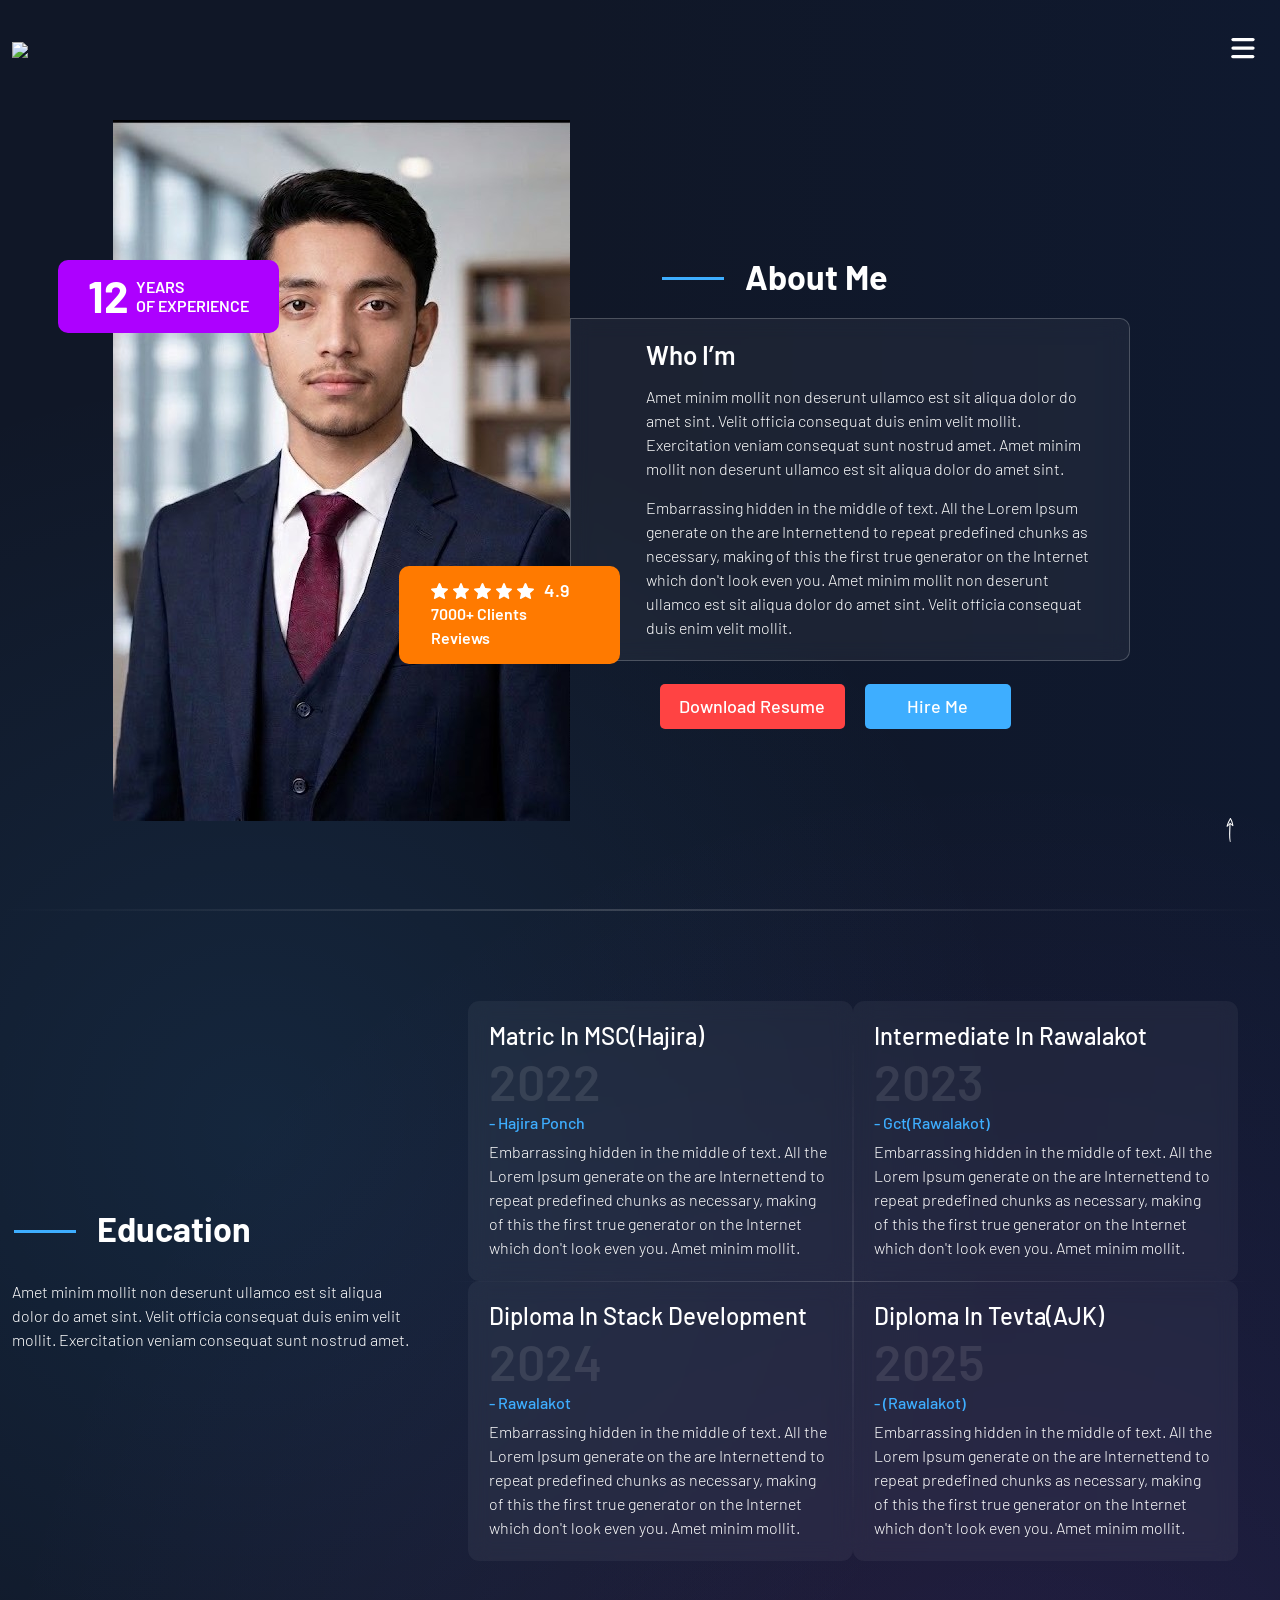
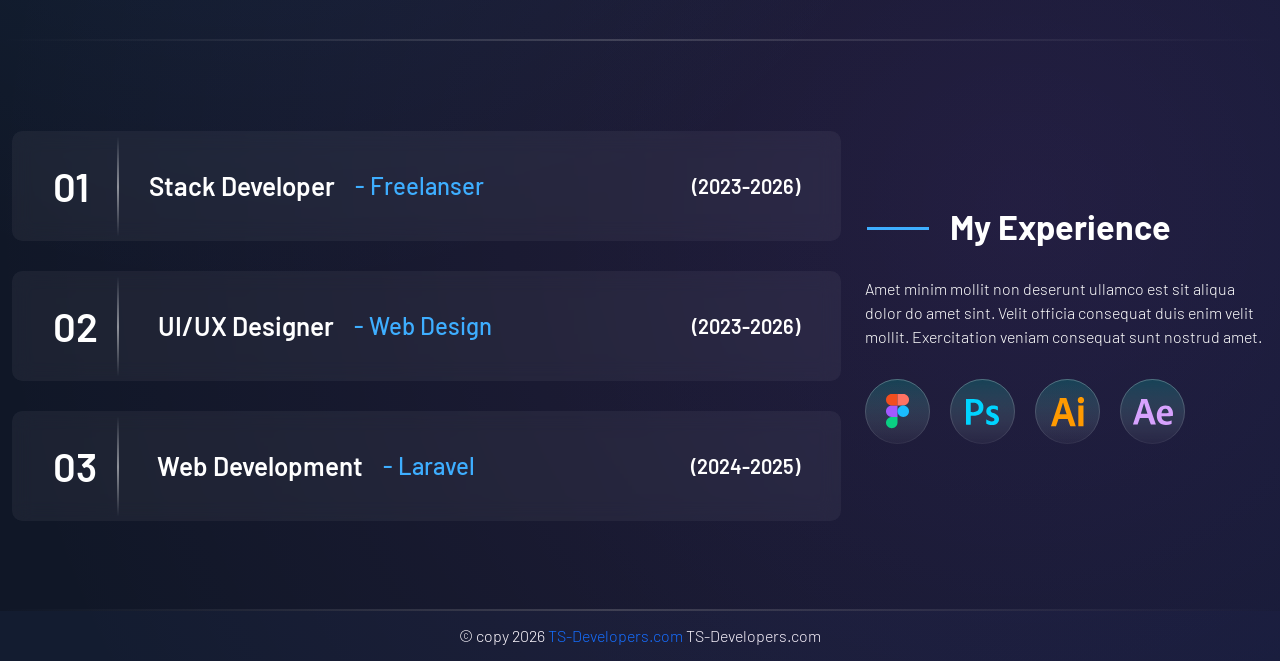
==== commit 5d1110e3: "edit index page" ====
--- a/about.html
+++ b/about.html
@@ -286,7 +286,7 @@
           <div class="row">
             <div class="col-12">
               <div class="cv_footer_text">
-                <p>© copy 2025 <a href="https://ts-developers.com/terms/copyrights">TS-Developers.com </a>  <span id="copyYear"></span> <a href="https://ts-developers.com/" class="text-light">TS-Developers.com</a></p>
+                <p>© copy 2026 <a href="https://ts-developers.com/terms/copyrights">TS-Developers.com </a>  <span id="copyYear"></span> <a href="https://ts-developers.com/" class="text-light">TS-Developers.com</a></p>
               </div>
             </div>
           </div>
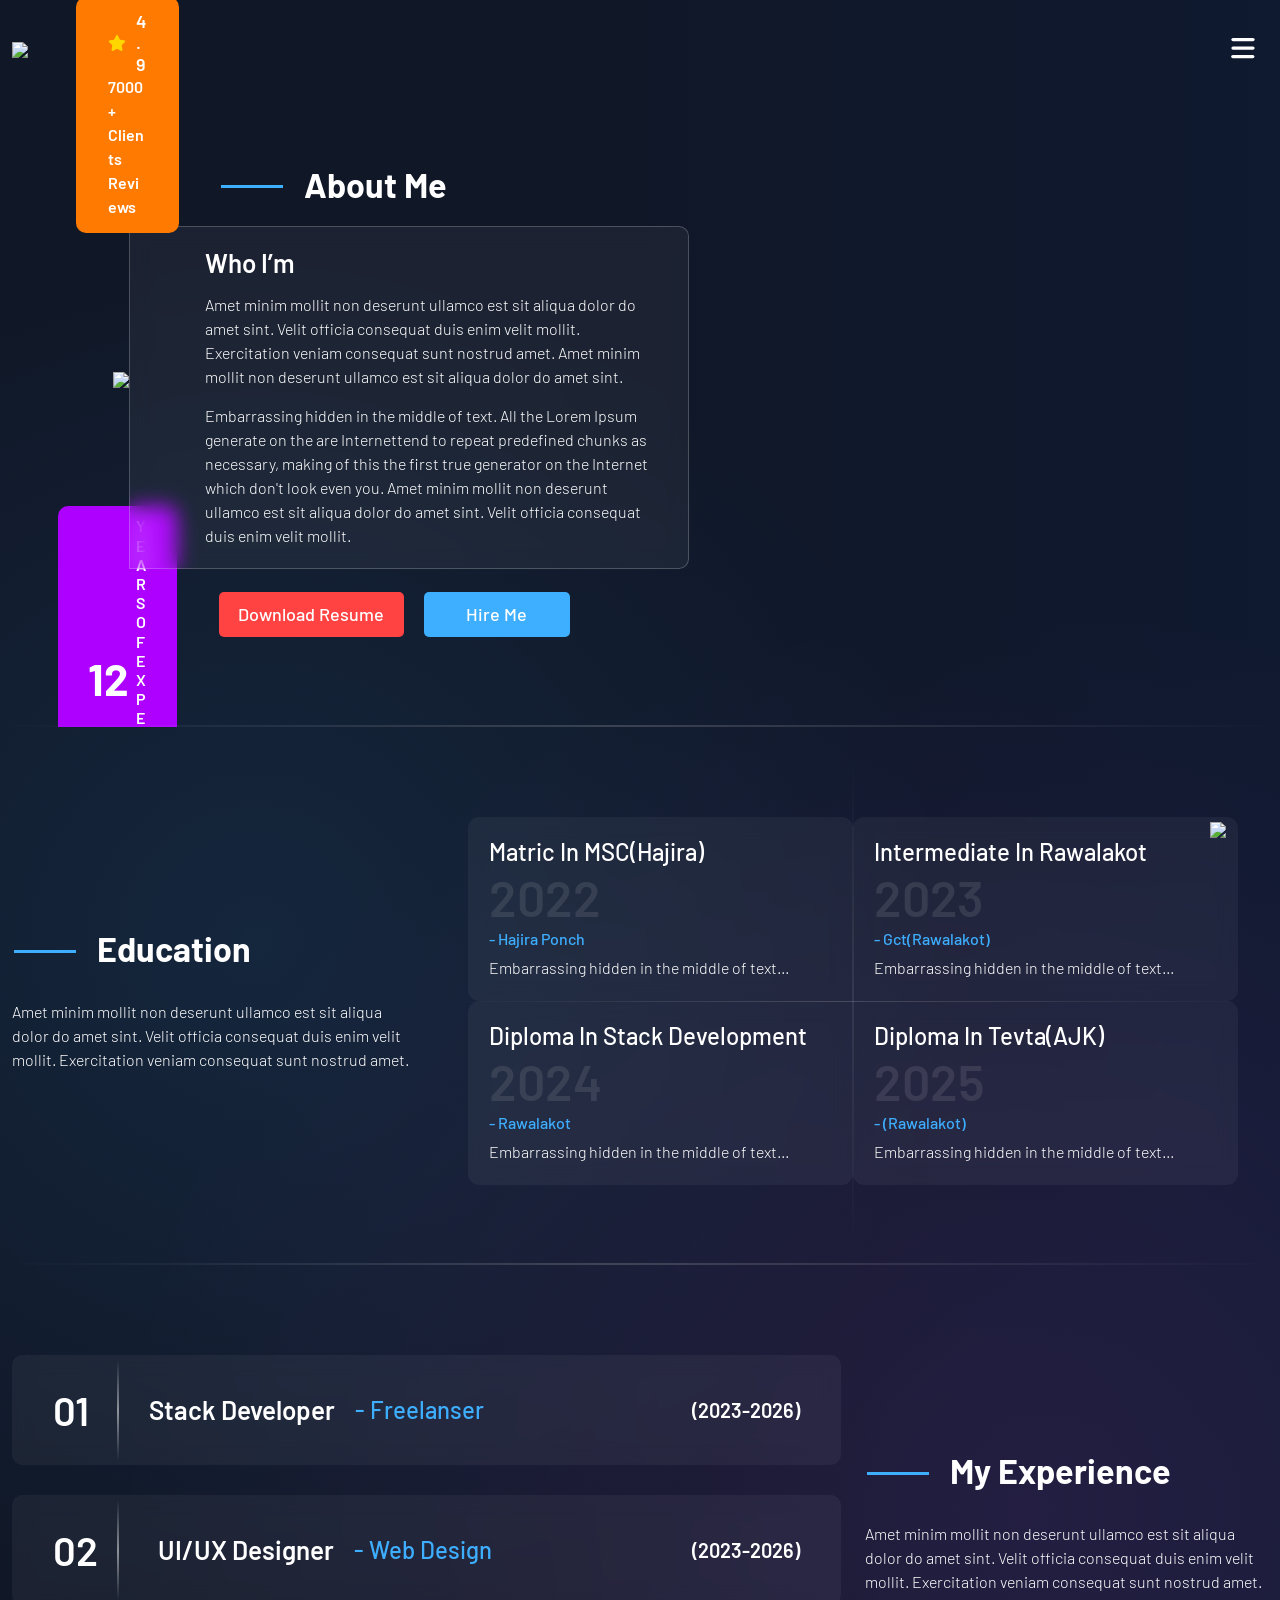
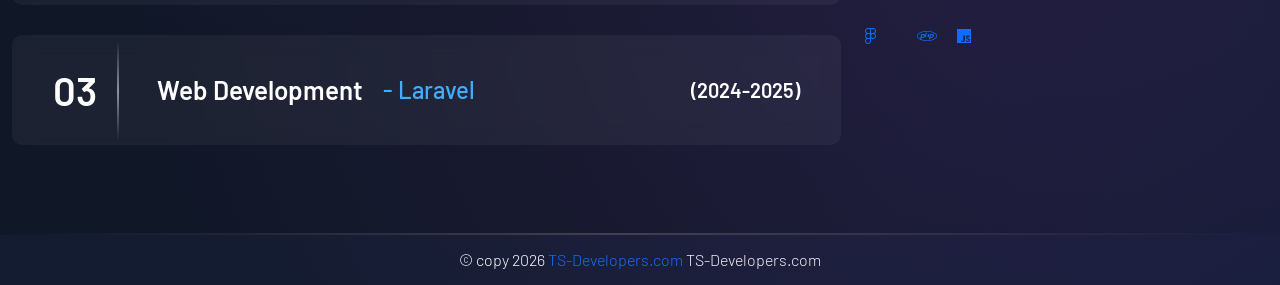
==== commit 4cac967c: "set the all images and fonts can be online" ====
--- a/about.html
+++ b/about.html
@@ -1,309 +1,196 @@
 <!DOCTYPE html>
 <html lang="en">
-  <!-- Begin Head -->
-  <head>
-    <!--=== Required meta tags ===-->
+<head>
     <meta charset="utf-8" />
     <meta name="viewport" content="width=device-width, initial-scale=1, shrink-to-fit=no" />
-    <!--=== custom css ===-->
     <link rel="stylesheet" href="assets/css/bootstrap.min.css" />
     <link rel="stylesheet" href="assets/css/swiper-bundle.css" />
     <link rel="shortcut icon" type="image/ico" href="https://ts-developers.com/img/icon/logo.png" />
+    <link rel="stylesheet" href="https://cdnjs.cloudflare.com/ajax/libs/font-awesome/6.0.0-beta3/css/all.min.css">
     <link rel="stylesheet" href="assets/css/style.css" />
     <link rel="stylesheet" href="assets/css/responsive.css" />
-    <!--=== custom css ===-->
-    <title>Portfolio Responsive HTML Template</title>
-  </head>
-  <body>
-    <div class="cv_main_wrapper">
-      <!-- Loader Start -->
-       <!-- Loader Start -->
-     <div class="loader">
-    <div class="spinner"></div>
+    <title>Portfolio | About</title>
+</head>
+<body>
+<div class="cv_main_wrapper">
+    <!-- Loader -->
+    <div class="loader"><div class="spinner"></div></div>
+    
+    <!-- Bottom To Top -->
+    <div class="cv_top_icon">
+        <a id="button"><img src="https://cdn-icons-png.flaticon.com/512/892/892692.png" class="img-fluid" style="width:40px;"></a>
+    </div>
+
+    <!-- Header Section -->
+    <div class="cv_header_wrapper">
+        <div class="cv_container container-fluid">
+            <div class="row">
+                <div class="col-12">
+                    <div class="cv_navbar">
+                        <div class="cv_logo">
+                            <a href="index.html"><img src="https://ts-developers.com/img/icon/logo.png" class="img-fluid"></a>
+                        </div>
+                        <a href="javascript:void(0);" class="cv_toggle_btn">
+                            <svg class="ham hamRotate ham7" viewBox="0 0 100 100">
+                                <path class="line top" d="m 70,33 h -40 c 0,0 -6,1.368796 -6,8.5 0,7.131204 6,8.5013 6,8.5013 l 20,-0.0013"></path>
+                                <path class="line middle" d="m 70,50 h -40"></path>
+                                <path class="line bottom" d="m 69.575405,67.073826 h -40 c -5.592752,0 -6.873604,-9.348582 1.371031,-9.348582 8.244634,0 19.053564,21.797129 19.053564,12.274756 l 0,-40"></path>
+                            </svg>
+                        </a>
+                    </div>
+                </div>
+            </div>
+        </div>
+    </div>
+
+    <!-- Navbar Menu -->
+    <div class="cv_header_menu">
+        <div class="container-fluid">
+            <div class="row">
+                <div class="col-12">
+                    <div class="cv_menus_wrapper">
+                        <ul class="cv_menus">
+                            <li><a href="index.html">Home</a></li>
+                            <li><a class="active" href="about.html">About</a></li>
+                            <li><a href="portfolio.html">My Work</a></li>
+                            <li><a href="strength.html">Strength</a></li>
+                            <li><a href="contact.html">Contact</a></li>
+                        </ul>
+                        <div class="cv_header_social">
+                            <h4>Follow Me</h4>
+                            <ul>
+                                <li><a href="javascript:void(0);"><i class="fab fa-facebook-f"></i></a></li>
+                                <li><a href="javascript:void(0);"><i class="fab fa-linkedin-in"></i></a></li>
+                                <li><a href="javascript:void(0);"><i class="fab fa-twitter"></i></a></li>
+                                <li><a href="javascript:void(0);"><i class="fab fa-pinterest-p"></i></a></li>
+                            </ul>
+                        </div>
+                    </div>
+                </div>
+            </div>
+        </div>
+    </div>
+
+    <!-- About Section -->
+    <div class="cv_about_wrapper">
+        <div class="cv_container container-fluid">
+            <div class="row">
+                <div class="col-12">
+                    <div class="cv_about_content">
+                        <div class="cv_about_img">
+                            <img src="https://ts-developers.com/storage/user/secondary_profile_photos/1772824828_69ab28fc48093.png" class="img-fluid">
+                            <div class="cv_about_experience">
+                                <div class="cv_about_exp">
+                                    <h2>12</h2>
+                                    <span><p>YEARS</p><p>OF EXPERIENCE</p></span>
+                                </div>
+                                <div class="cv_about_rating">
+                                    <span><i class="fas fa-star" style="color:gold;"></i><h6>4.9</h6></span>
+                                    <p>7000+ Clients Reviews</p>
+                                </div>
+                            </div>
+                        </div>
+                        <div class="cv_about_info">
+                            <h2>About Me</h2>
+                            <div class="cv_about_box">
+                                <h3>Who I’m</h3>
+                                <p>Amet minim mollit non deserunt ullamco est sit aliqua dolor do amet sint. Velit officia consequat duis enim velit mollit. Exercitation veniam consequat sunt nostrud amet. Amet minim mollit non deserunt ullamco est sit aliqua dolor do amet sint.</p>
+                                <p>Embarrassing hidden in the middle of text. All the Lorem Ipsum generate on the are Internettend to repeat predefined chunks as necessary, making of this the first true generator on the Internet which don't look even you. Amet minim mollit non deserunt ullamco est sit aliqua dolor do amet sint. Velit officia consequat duis enim velit mollit.</p>
+                            </div>
+                            <div class="cv_about_btn">
+                                <a href="javascript:void(0);" class="cv_btn">Download Resume</a>
+                                <a href="javascript:void(0);" class="cv_btn">Hire Me</a>
+                            </div>
+                        </div>
+                    </div>
+                </div>
+            </div>
+        </div>
+    </div>
+
+    <!-- Education Section -->
+    <section class="cv_education_wrapper">
+        <div class="cv_container container-fluid">
+            <div class="row align-items-center">
+                <div class="col-xl-4">
+                    <div class="cv_edu_heading">
+                        <h2>Education</h2>
+                        <p>Amet minim mollit non deserunt ullamco est sit aliqua dolor do amet sint. Velit officia consequat duis enim velit mollit. Exercitation veniam consequat sunt nostrud amet.</p>
+                    </div>
+                </div>
+                <div class="col-xl-8">
+                    <div class="cv_edu_info">
+                        <div class="cv_edu_box box-1">
+                            <div class="cv_edu_title"><h4>Matric in MSC(Hajira)</h4><h1>2022</h1></div>
+                            <div class="cv_edu_detail"><span>- Hajira Ponch</span><p>Embarrassing hidden in the middle of text...</p></div>
+                        </div>
+                        <div class="cv_edu_box box-2">
+                            <div class="cv_edu_title"><h4>intermediate in Rawalakot</h4><h1>2023</h1></div>
+                            <div class="cv_edu_detail"><span>- Gct(Rawalakot)</span><p>Embarrassing hidden in the middle of text...</p></div>
+                        </div>
+                        <div class="cv_edu_box box-3">
+                            <div class="cv_edu_title"><h4>Diploma In stack development</h4><h1>2024</h1></div>
+                            <div class="cv_edu_detail"><span>- Rawalakot</span><p>Embarrassing hidden in the middle of text...</p></div>
+                        </div>
+                        <div class="cv_edu_box box-4">
+                            <div class="cv_edu_title"><h4>Diploma in tevta(AJK)</h4><h1>2025</h1></div>
+                            <div class="cv_edu_detail"><span>- (Rawalakot)</span><p>Embarrassing hidden in the middle of text...</p></div>
+                        </div>
+                    </div>
+                </div>
+            </div>
+        </div>
+    </section>
+
+    <!-- Experience Section -->
+    <section class="cv_experience_wrapper">
+        <div class="cv_container container-fluid">
+            <div class="row align-items-center">
+                <div class="col-xl-8">
+                    <div class="cv_exp_box"><h2>01</h2><div class="cv_exp_com"><span><h3>Stack Developer</h3><h4>- Freelanser</h4></span><h5>(2023-2026)</h5></div></div>
+                    <div class="cv_exp_box"><h2>02</h2><div class="cv_exp_com"><span><h3>UI/UX Designer</h3><h4>- Web Design</h4></span><h5>(2023-2026)</h5></div></div>
+                    <div class="cv_exp_box"><h2>03</h2><div class="cv_exp_com"><span><h3>Web Development</h3><h4>- Laravel</h4></span><h5>(2024-2025)</h5></div></div>
+                </div>
+                <div class="col-xl-4">
+                    <div class="cv_exp_info">
+                        <div class="cv_exp_heading">
+                            <h2>My Experience</h2>
+                            <p>Amet minim mollit non deserunt ullamco est sit aliqua dolor do amet sint. Velit officia consequat duis enim velit mollit. Exercitation veniam consequat sunt nostrud amet.</p>
+                            <ul>
+                                <li><a href="javascript:void(0);"><i class="fab fa-figma"></i></a></li>
+                                <li><a href="javascript:void(0);"><i class="fab fa-adobe"></i></a></li>
+                                <li><a href="javascript:void(0);"><i class="fab fa-php"></i></a></li>
+                                <li><a href="javascript:void(0);"><i class="fab fa-js"></i></a></li>
+                            </ul>
+                        </div>
+                    </div>
+                </div>
+            </div>
+        </div>
+    </section>
+
+    <!-- Footer -->
+    <div class="cv_footer_wrapper">
+        <div class="container">
+            <div class="row">
+                <div class="col-12">
+                    <div class="cv_footer_text">
+                        <p>© copy 2026 <a href="https://ts-developers.com/terms/copyrights">TS-Developers.com</a> <span id="copyYear"></span> <a href="https://ts-developers.com/" class="text-light">TS-Developers.com</a></p>
+                    </div>
+                </div>
+            </div>
+        </div>
+    </div>
 </div>
-      <!-- Loader End -->
-      <!-- Bottom To Top Start -->
-      <div class="cv_top_icon">
-        <a id="button">
-          <img src="assets/images/gototop.svg" class="img-fluid">
-        </a>
-      </div>
-      <!-- Bottom To Top End -->
-      <!-- Header Section Start -->
-      <div class="cv_header_wrapper">
-        <div class="cv_container container-fluid">
-          <div class="row">
-            <div class="col-12">
-              <div class="cv_navbar">
-                <div class="cv_logo">
-                  <a href="#">
-                    <img src="https://ts-developers.com/img/icon/logo.png" class="img-fluid">
-                  </a>
-                </div>
-                <a href="javascript:void(0);" class="cv_toggle_btn">
-                  <svg class="ham hamRotate ham7" viewBox="0 0 100 100">
-                    <path class="line top" d="m 70,33 h -40 c 0,0 -6,1.368796 -6,8.5 0,7.131204 6,8.5013 6,8.5013 l 20,-0.0013">
-                    </path>
-                    <path class="line middle" d="m 70,50 h -40">
-                    </path>
-                    <path class="line bottom" d="m 69.575405,67.073826 h -40 c -5.592752,0 -6.873604,-9.348582 1.371031,-9.348582 8.244634,0 19.053564,21.797129 19.053564,12.274756 l 0,-40">
-                    </path>
-                  </svg>
-                </a>
-              </div>
-            </div>
-          </div>
-        </div>
-      </div>
-      <!-- Navbar Start -->
-      <div class="cv_header_menu">
-        <div class="container-fluid">
-          <div class="row">
-            <div class="col-12">
-              <div class="cv_menus_wrapper">
-                <ul class="cv_menus">
-                  <li>
-                    <a href="index.html">Home</a>
-                  </li>
-                  <li>
-                    <a class="active" href="about.html">About</a>
-                  </li>
-                  <li>
-                    <a href="portfolio.html">My Work</a>
-                  </li>
-                  <li>
-                    <a href="strength.html">Strength</a>
-                  </li>
-                  <li>
-                    <a href="contact.html">Contact</a>
-                  </li>
-                </ul>
-                <div class="cv_header_social">
-                  <h4>Follow Me</h4>
-                  <ul>
-                    <li>
-                      <a href="javascript:void(0);">
-                        <img src="assets/images/fb.svg">
-                      </a>
-                    </li>
-                    <li>
-                      <a href="javascript:void(0);">
-                        <img src="assets/images/in.svg">
-                      </a>
-                    </li>
-                    <li>
-                      <a href="javascript:void(0);">
-                        <img src="assets/images/tw.svg">
-                      </a>
-                    </li>
-                    <li>
-                      <a href="javascript:void(0);">
-                        <img src="assets/images/pi.svg">
-                      </a>
-                    </li>
-                  </ul>
-                </div>
-              </div>
-            </div>
-          </div>
-        </div>
-      </div>
-      <!-- Navbar Start -->
-      <!-- About Section Start -->
-      <div class="cv_about_wrapper">
-        <div class="cv_container container-fluid  ">
-          <div class="row">
-            <div class="col-12">
-              <div class="cv_about_content">
-                <div class="cv_about_img">
-                  <img src="assets/images/cv-pic.jpg" class="img-fluid">
-                  <div class="cv_about_experience">
-                    <div class="cv_about_exp">
-                      <h2>12</h2>
-                      <span>
-                        <p>YEARS</p>
-                        <p>OF EXPERIENCE</p>
-                      </span>
-                    </div>
-                    <div class="cv_about_rating">
-                      <span>
-                        <img src="assets/images/rating.svg">
-                        <h6>4.9</h6>
-                      </span>
-                      <p>7000+ Clients Reviews</p>
-                    </div>
-                  </div>
-                </div>
-                <div class="cv_about_info">
-                  <h2>About Me</h2>
-                  <div class="cv_about_box">
-                    <h3>Who I’m</h3>
-                    <p>Amet minim mollit non deserunt ullamco est sit aliqua dolor do amet sint. Velit officia consequat duis enim velit mollit. Exercitation veniam consequat sunt nostrud amet. Amet minim mollit non deserunt ullamco est sit aliqua dolor do amet sint.</p>
-                    <p>Embarrassing hidden in the middle of text. All the Lorem Ipsum generate on the are Internettend to repeat predefined chunks as necessary, making of this the first true generator on the Internet which don't look even you. Amet minim mollit non deserunt ullamco est sit aliqua dolor do amet sint. Velit officia consequat duis enim velit mollit.</p>
-                  </div>
-                  <div class="cv_about_btn">
-                    <a href="javascript:void(0);" class="cv_btn">Download Resume</a>
-                    <a href="javascript:void(0);" class="cv_btn">Hire Me</a>
-                  </div>
-                </div>
-              </div>
-            </div>
-          </div>
-        </div>
-      </div>
-      <!-- About Section End -->
-      <!-- Education Section Start -->
-      <section class="cv_education_wrapper">
-        <div class="cv_container container-fluid">
-          <div class="row align-items-center">
-            <div class="col-xl-4">
-              <div class="cv_edu_heading">
-                <h2>Education</h2>
-                <p>Amet minim mollit non deserunt ullamco est sit aliqua dolor do amet sint. Velit officia consequat duis enim velit mollit. Exercitation veniam consequat sunt nostrud amet.</p>
-              </div>
-            </div>
-            <div class="col-xl-8">
-              <div class="cv_edu_info">
-                <div class="cv_edu_box box-1">
-                  <div class="cv_edu_title">
-                    <h4>Matric in MSC(Hajira)</h4>
-                    <h1>2022</h1>
-                  </div>
-                  <div class="cv_edu_detail">
-                    <span>- Hajira Ponch</span>
-                    <p>Embarrassing hidden in the middle of text. All the Lorem Ipsum generate on the are Internettend to repeat predefined chunks as necessary, making of this the first true generator on the Internet which don't look even you. Amet minim mollit.</p>
-                  </div>
-                </div>
-                <div class="cv_edu_box box-2">
-                  <div class="cv_edu_title">
-                    <h4>intermediate in Rawalakot</h4>
-                    <h1>2023</h1>
-                  </div>
-                  <div class="cv_edu_detail">
-                    <span>- Gct(Rawalakot)</span>
-                    <p>Embarrassing hidden in the middle of text. All the Lorem Ipsum generate on the are Internettend to repeat predefined chunks as necessary, making of this the first true generator on the Internet which don't look even you. Amet minim mollit.</p>
-                  </div>
-                </div>
-                <div class="cv_edu_box box-3">
-                  <div class="cv_edu_title">
-                    <h4>Diploma In stack development</h4>
-                    <h1>2024</h1>
-                  </div>
-                  <div class="cv_edu_detail">
-                    <span>- Rawalakot</span>
-                    <p>Embarrassing hidden in the middle of text. All the Lorem Ipsum generate on the are Internettend to repeat predefined chunks as necessary, making of this the first true generator on the Internet which don't look even you. Amet minim mollit.</p>
-                  </div>
-                </div>
-                <div class="cv_edu_box box-4">
-                  <div class="cv_edu_title">
-                    <h4>Diploma in tevta(AJK)</h4>
-                    <h1>2025</h1>
-                  </div>
-                  <div class="cv_edu_detail">
-                    <span>- (Rawalakot)</span>
-                    <p>Embarrassing hidden in the middle of text. All the Lorem Ipsum generate on the are Internettend to repeat predefined chunks as necessary, making of this the first true generator on the Internet which don't look even you. Amet minim mollit.</p>
-                  </div>
-                </div>
-              </div>
-            </div>
-          </div>
-        </div>
-      </section>
-      <!-- Education Section End -->
-      <!-- Experience Section Start -->
-      <section class="cv_experience_wrapper">
-        <div class="cv_container container-fluid">
-          <div class="row align-items-center">
-            <div class="col-xl-8">
-              <div class="cv_exp_box">
-                <h2>01</h2>
-                <div class="cv_exp_com">
-                  <span>
-                    <h3> Stack Developer</h3>
-                    <h4>- Freelanser</h4>
-                  </span>
-                  <h5>(2023-2026)</h5>
-                </div>
-              </div>
-              <div class="cv_exp_box">
-                <h2>02</h2>
-                <div class="cv_exp_com">
-                  <span>
-                    <h3> UI/UX Designer</h3>
-                    <h4>- Web Design</h4>
-                  </span>
-                  <h5>(2023-2026)</h5>
-                </div>
-              </div>
-              <div class="cv_exp_box">
-                <h2>03</h2>
-                <div class="cv_exp_com">
-                  <span>
-                    <h3> Web Development</h3>
-                    <h4>- Laravel</h4>
-                  </span>
-                  <h5>(2024-2025)</h5>
-                </div>
-              </div>
-            </div>
-            <div class="col-xl-4">
-              <div class="cv_exp_info">
-                <div class="cv_exp_heading">
-                  <h2>My Experience</h2>
-                  <p>Amet minim mollit non deserunt ullamco est sit aliqua dolor do amet sint. Velit officia consequat duis enim velit mollit. Exercitation veniam consequat sunt nostrud amet.</p>
-                  <ul>
-                    <li>
-                      <a href="javascript:void(0);">
-                        <img src="assets/images/fig.svg">
-                      </a>
-                    </li>
-                    <li>
-                      <a href="javascript:void(0);">
-                        <img src="assets/images/ps.svg">
-                      </a>
-                    </li>
-                    <li>
-                      <a href="javascript:void(0);">
-                        <img src="assets/images/ai.svg">
-                      </a>
-                    </li>
-                    <li>
-                      <a href="javascript:void(0);">
-                        <img src="assets/images/ae.svg">
-                      </a>
-                    </li>
-                  </ul>
-                </div>
-              </div>
-            </div>
-          </div>
-        </div>
-      </section>
-      <!-- Experience Section End -->
-      <!-- Footer Section Start -->
-      <div class="cv_footer_wrapper">
-        <div class="container">
-          <div class="row">
-            <div class="col-12">
-              <div class="cv_footer_text">
-                <p>© copy 2026 <a href="https://ts-developers.com/terms/copyrights">TS-Developers.com </a>  <span id="copyYear"></span> <a href="https://ts-developers.com/" class="text-light">TS-Developers.com</a></p>
-              </div>
-            </div>
-          </div>
-        </div>
-      </div>
-      <!-- Footer Section End -->
-    </div>
-    <!--=== Optional JavaScript ===-->
-    <script src="assets/js/jquery.min.js"></script>
-    <script src="assets/js/bootstrap.min.js"></script>
-    <script src="assets/js/swiper-bundle.min.js"></script>
-    <script src="assets/js/SmoothScroll.min.js"></script>
-    <script src="assets/js/isotope.pkgd.min.js"></script>
-    <script src="assets/js/jquery.appear.js"></script>
-    <script src="assets/js/jquery.countTo.js"></script>
-    <script src="assets/js/ityped.min.js"></script>
-    <script src="assets/js/custom.js"></script>
-    <!--=== Optional JavaScript ===-->
-  </body>
+
+<script src="assets/js/jquery.min.js"></script>
+<script src="assets/js/bootstrap.min.js"></script>
+<script src="assets/js/swiper-bundle.min.js"></script>
+<script src="assets/js/SmoothScroll.min.js"></script>
+<script src="assets/js/isotope.pkgd.min.js"></script>
+<script src="assets/js/jquery.appear.js"></script>
+<script src="assets/js/jquery.countTo.js"></script>
+<script src="assets/js/ityped.min.js"></script>
+<script src="assets/js/custom.js"></script>
+</body>
 </html>
